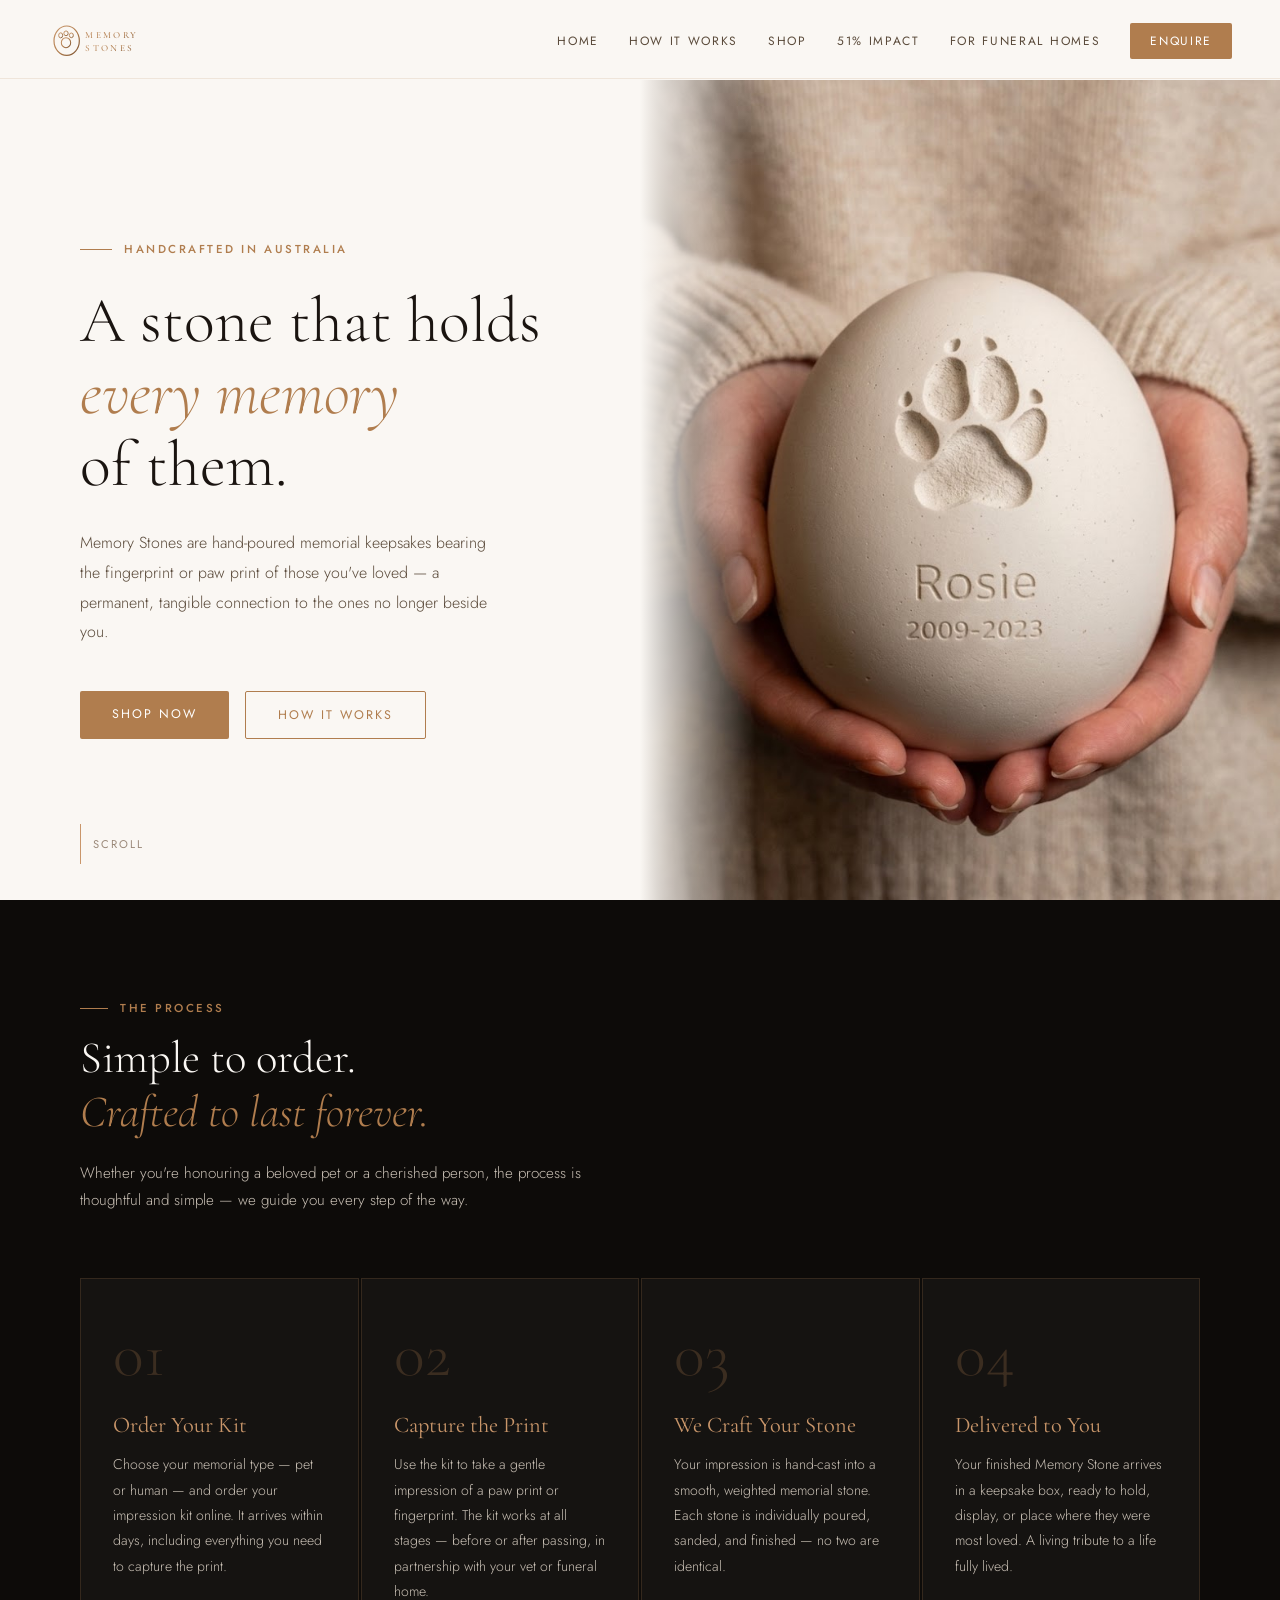
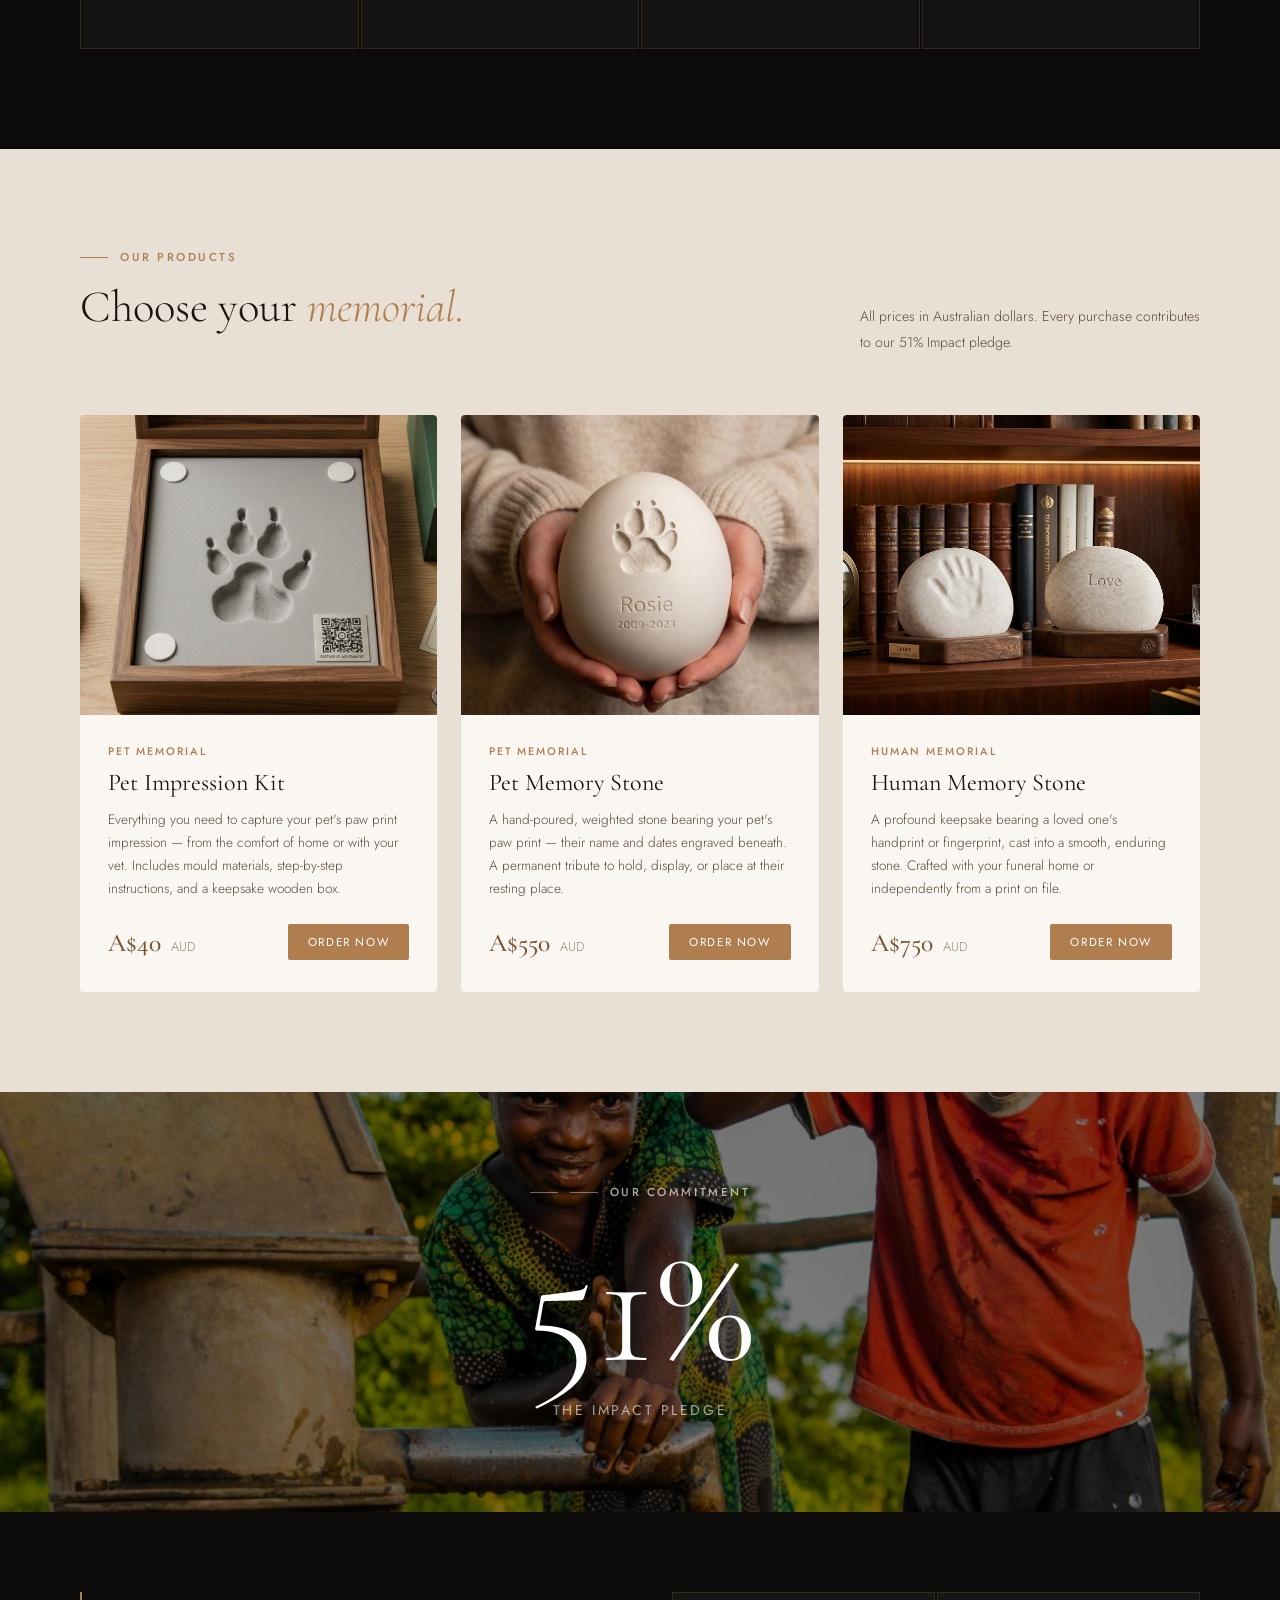
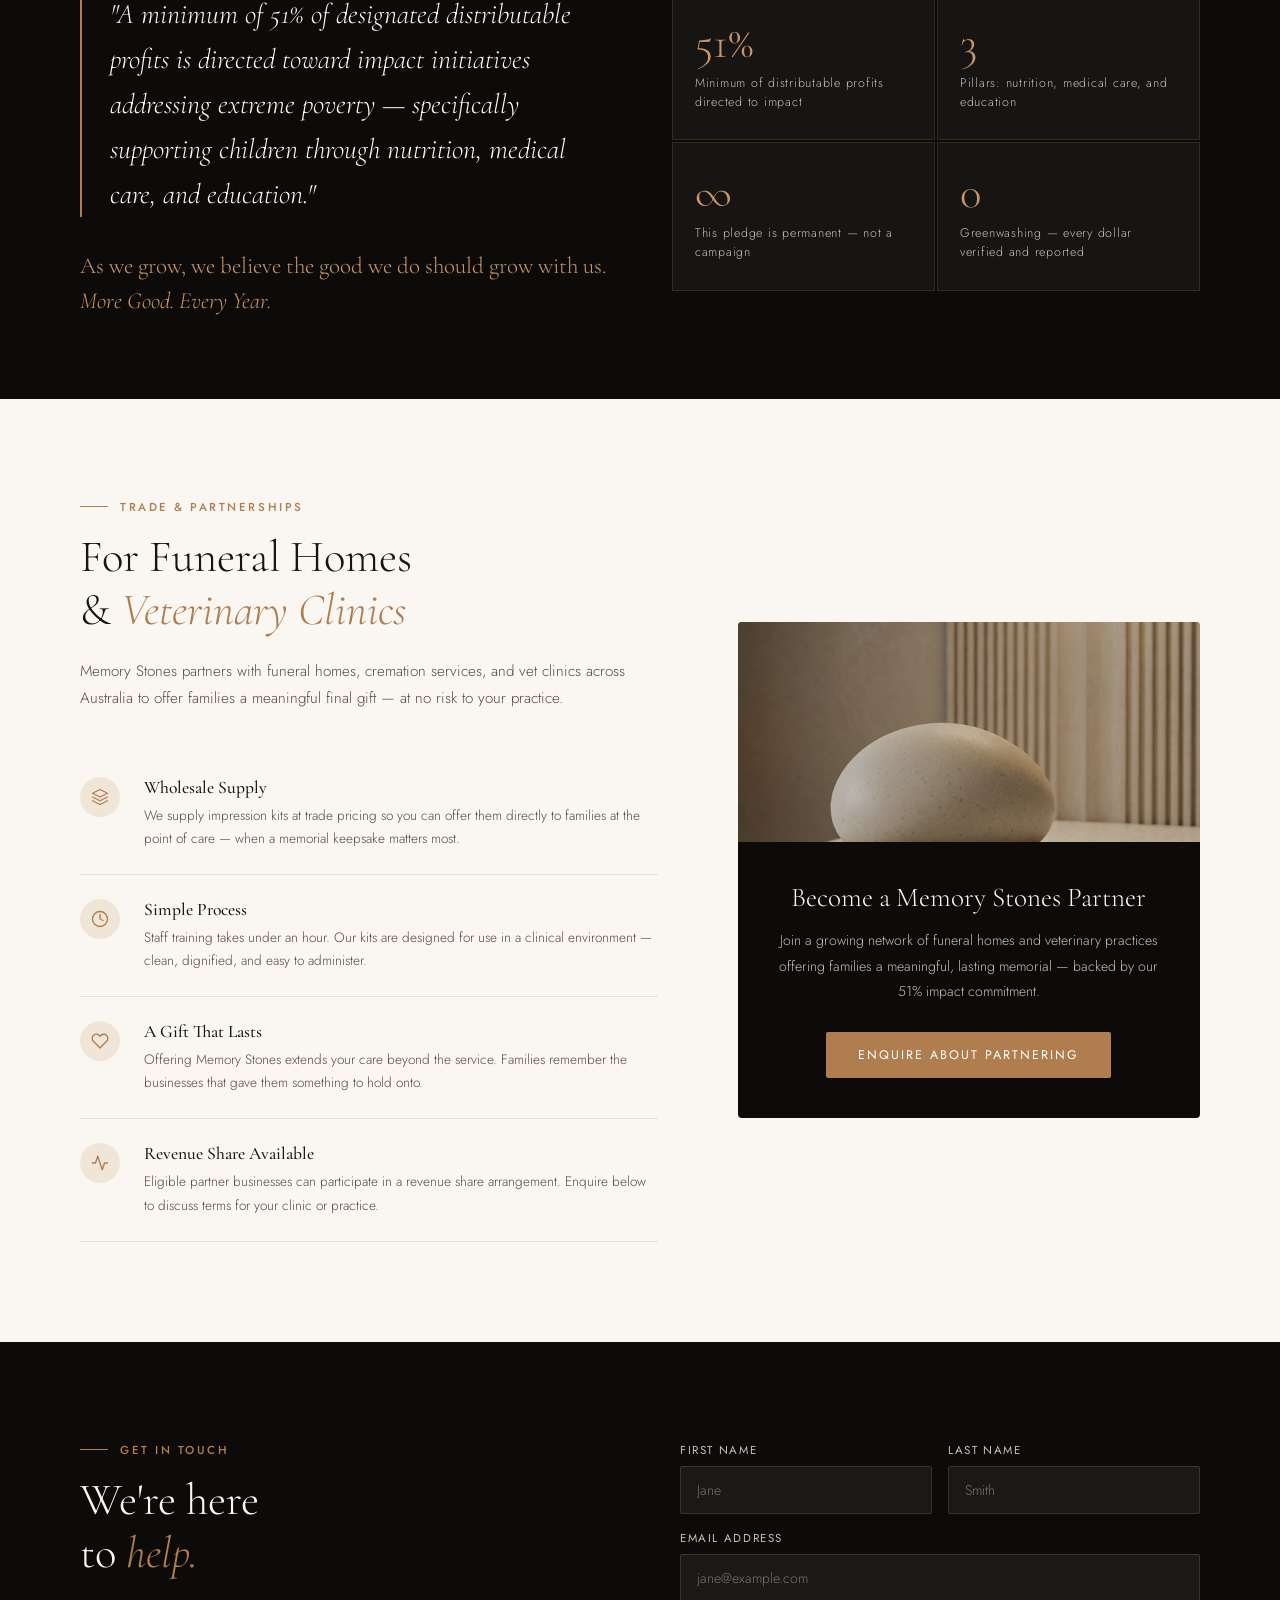
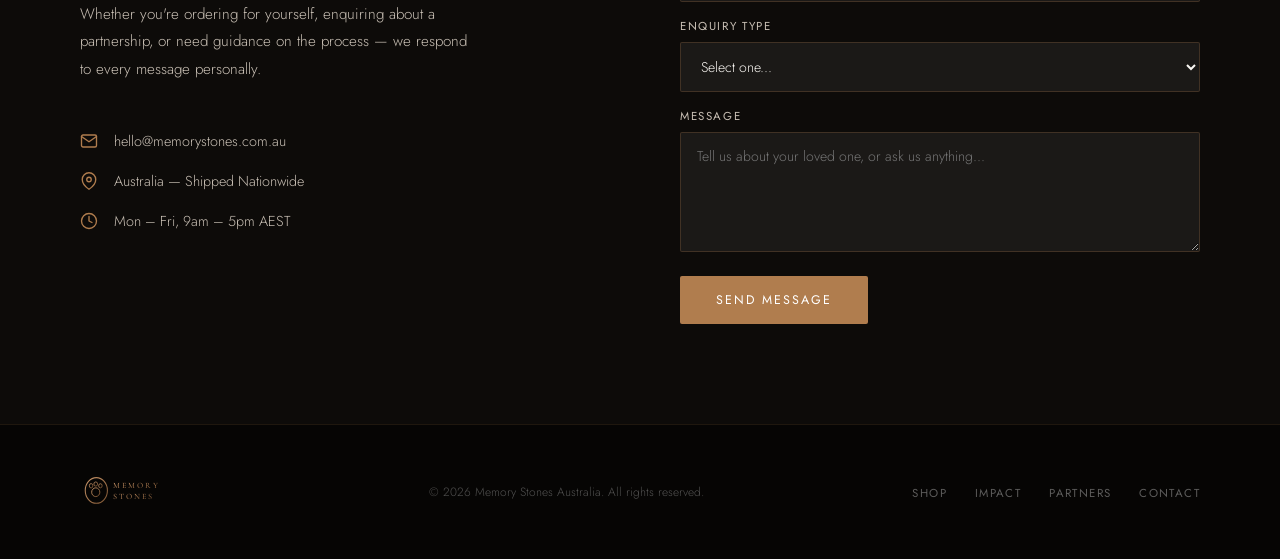
==== index.html @ 57fffcd3 "Initial commit - Memory Stones site" ====
<!DOCTYPE html>
<html lang="en">
<head>
<meta charset="UTF-8">
<meta name="viewport" content="width=device-width, initial-scale=1.0">
<title>Memory Stones — Handcrafted Memorials</title>
<link rel="preconnect" href="https://fonts.googleapis.com">
<link href="https://fonts.googleapis.com/css2?family=Cormorant+Garamond:ital,wght@0,300;0,400;0,500;0,600;1,300;1,400&family=Jost:wght@300;400;500&display=swap" rel="stylesheet">
<style>
  :root {
    --copper: #b07d4e;
    --copper-light: #c9966a;
    --copper-dark: #7a5230;
    --copper-pale: #f0e6d8;
    --black: #0d0b09;
    --off-white: #faf7f3;
    --stone: #e8e0d5;
    --stone-dark: #c8bfb4;
    --text-dark: #1a1410;
    --text-mid: #5a4a3a;
    --text-light: #9a8878;
  }
  *, *::before, *::after { margin: 0; padding: 0; box-sizing: border-box; }
  html { scroll-behavior: smooth; }
  body { font-family: 'Jost', sans-serif; background: var(--off-white); color: var(--text-dark); overflow-x: hidden; }

  /* NAV */
  nav {
    position: fixed; top: 0; left: 0; right: 0; z-index: 100;
    display: flex; align-items: center; justify-content: space-between;
    padding: 14px 48px;
    background: rgba(250,247,243,0.95); backdrop-filter: blur(12px);
    border-bottom: 1px solid rgba(176,125,78,0.15);
  }
  .nav-logo { display: flex; align-items: center; text-decoration: none; }
  .nav-logo-svg { width: 160px; height: 50px; }
  .nav-links { display: flex; gap: 30px; list-style: none; }
  .nav-links a { font-size: 0.75rem; letter-spacing: 0.14em; text-transform: uppercase; color: var(--text-mid); text-decoration: none; transition: color 0.2s; }
  .nav-links a:hover { color: var(--copper); }
  .nav-cta { background: var(--copper) !important; color: white !important; padding: 9px 20px; border-radius: 2px; }
  .nav-cta:hover { background: var(--copper-dark) !important; }
  .nav-hamburger { display: none; flex-direction: column; gap: 5px; cursor: pointer; background: none; border: none; padding: 4px; }
  .nav-hamburger span { display: block; width: 24px; height: 1.5px; background: var(--copper-dark); }

  /* HERO */
  #home { min-height: 100vh; display: grid; grid-template-columns: 1fr 1fr; padding-top: 80px; overflow: hidden; }
  .hero-left { display: flex; flex-direction: column; justify-content: center; padding: 80px 60px 80px 80px; }
  .hero-tag { font-size: 0.72rem; letter-spacing: 0.22em; text-transform: uppercase; color: var(--copper); font-weight: 500; margin-bottom: 28px; display: flex; align-items: center; gap: 12px; }
  .hero-tag::before { content: ''; display: block; width: 32px; height: 1px; background: var(--copper); }
  .hero-title { font-family: 'Cormorant Garamond', serif; font-weight: 300; font-size: clamp(2.8rem, 5vw, 4.4rem); line-height: 1.12; color: var(--text-dark); margin-bottom: 28px; }
  .hero-title em { font-style: italic; color: var(--copper); }
  .hero-body { font-size: 1rem; line-height: 1.85; color: var(--text-mid); font-weight: 300; max-width: 420px; margin-bottom: 44px; }
  .hero-actions { display: flex; gap: 16px; flex-wrap: wrap; }
  .btn-primary { background: var(--copper); color: white; padding: 14px 32px; font-family: 'Jost', sans-serif; font-size: 0.78rem; letter-spacing: 0.16em; text-transform: uppercase; text-decoration: none; border-radius: 2px; transition: background 0.25s, transform 0.2s; display: inline-block; }
  .btn-primary:hover { background: var(--copper-dark); transform: translateY(-1px); }
  .btn-outline { border: 1px solid var(--copper); color: var(--copper); padding: 14px 32px; font-family: 'Jost', sans-serif; font-size: 0.78rem; letter-spacing: 0.16em; text-transform: uppercase; text-decoration: none; border-radius: 2px; transition: all 0.25s; display: inline-block; }
  .btn-outline:hover { background: var(--copper); color: white; transform: translateY(-1px); }
  .hero-right { position: relative; overflow: hidden; }
  .hero-right img { width: 100%; height: 100%; object-fit: cover; display: block; }
  .hero-right::after { content: ''; position: absolute; inset: 0; background: linear-gradient(to right, var(--off-white) 0%, transparent 18%); }
  .hero-scroll { position: absolute; bottom: 36px; left: 80px; display: flex; align-items: center; gap: 12px; font-size: 0.7rem; letter-spacing: 0.18em; text-transform: uppercase; color: var(--text-light); }
  .hero-scroll-line { width: 1px; height: 40px; background: var(--copper-light); animation: scrollPulse 2s ease-in-out infinite; }
  @keyframes scrollPulse { 0%,100%{opacity:1} 50%{opacity:0.3} }

  /* SECTIONS */
  .section-tag { font-size: 0.72rem; letter-spacing: 0.22em; text-transform: uppercase; color: var(--copper); font-weight: 500; margin-bottom: 16px; display: flex; align-items: center; gap: 12px; }
  .section-tag::before { content: ''; display: block; width: 28px; height: 1px; background: var(--copper); }
  .section-title { font-family: 'Cormorant Garamond', serif; font-weight: 300; font-size: clamp(2rem, 3.5vw, 3rem); line-height: 1.2; color: var(--text-dark); margin-bottom: 20px; }
  .section-title em { font-style: italic; color: var(--copper); }
  .section-sub { font-size: 0.95rem; line-height: 1.8; color: var(--text-mid); font-weight: 300; max-width: 560px; }

  /* HOW IT WORKS */
  #how-it-works { background: var(--black); color: var(--off-white); padding: 100px 80px; }
  #how-it-works .section-title { color: var(--off-white); }
  #how-it-works .section-sub { color: var(--stone-dark); }
  .steps-grid { display: grid; grid-template-columns: repeat(4,1fr); gap: 2px; margin-top: 64px; }
  .step { background: rgba(255,255,255,0.03); border: 1px solid rgba(176,125,78,0.2); padding: 44px 32px; transition: background 0.3s; }
  .step:hover { background: rgba(176,125,78,0.08); }
  .step-number { font-family: 'Cormorant Garamond', serif; font-size: 4rem; font-weight: 300; color: rgba(176,125,78,0.25); line-height: 1; margin-bottom: 24px; }
  .step-title { font-family: 'Cormorant Garamond', serif; font-size: 1.4rem; font-weight: 400; color: var(--copper-light); margin-bottom: 14px; }
  .step-body { font-size: 0.88rem; line-height: 1.8; color: var(--stone-dark); font-weight: 300; }

  /* SHOP */
  #shop { background: var(--stone); padding: 100px 80px; }
  .shop-header { display: flex; justify-content: space-between; align-items: flex-end; margin-bottom: 60px; flex-wrap: wrap; gap: 24px; }
  .products-grid { display: grid; grid-template-columns: repeat(3,1fr); gap: 24px; }
  .product-card { background: var(--off-white); border-radius: 4px; overflow: hidden; transition: transform 0.3s, box-shadow 0.3s; }
  .product-card:hover { transform: translateY(-6px); box-shadow: 0 24px 60px rgba(0,0,0,0.12); }
  .product-img { width: 100%; height: 300px; object-fit: cover; display: block; }
  .product-info { padding: 28px 28px 32px; }
  .product-tag { font-size: 0.68rem; letter-spacing: 0.18em; text-transform: uppercase; color: var(--copper); font-weight: 500; margin-bottom: 10px; }
  .product-name { font-family: 'Cormorant Garamond', serif; font-size: 1.5rem; font-weight: 400; color: var(--text-dark); margin-bottom: 10px; line-height: 1.2; }
  .product-desc { font-size: 0.85rem; line-height: 1.7; color: var(--text-mid); font-weight: 300; margin-bottom: 24px; }
  .product-footer { display: flex; justify-content: space-between; align-items: center; }
  .product-price { font-family: 'Cormorant Garamond', serif; font-size: 1.6rem; font-weight: 500; color: var(--copper-dark); }
  .product-price span { font-size: 0.8rem; font-family: 'Jost', sans-serif; color: var(--text-light); font-weight: 300; margin-left: 4px; }
  .btn-buy { background: var(--copper); color: white; padding: 10px 20px; font-family: 'Jost', sans-serif; font-size: 0.72rem; letter-spacing: 0.14em; text-transform: uppercase; border: none; border-radius: 2px; cursor: pointer; transition: background 0.2s; }
  .btn-buy:hover { background: var(--copper-dark); }

  /* IMPACT */
  #impact { background: var(--black); padding: 0; }
  .impact-image-wrap { position: relative; }
  .impact-image-strip { width: 100%; height: 420px; object-fit: cover; object-position: center 30%; display: block; filter: brightness(0.5); }
  .impact-overlay { position: absolute; inset: 0; display: flex; flex-direction: column; justify-content: center; align-items: center; text-align: center; padding: 0 48px; }
  .impact-overlay .section-tag { color: rgba(255,255,255,0.65); justify-content: center; }
  .impact-overlay .section-tag::before { background: rgba(255,255,255,0.4); }
  .impact-big-num { font-family: 'Cormorant Garamond', serif; font-size: clamp(5rem,14vw,11rem); font-weight: 300; color: white; line-height: 1; }
  .impact-big-label { font-size: 0.88rem; letter-spacing: 0.18em; text-transform: uppercase; color: rgba(255,255,255,0.6); margin-top: 8px; }
  .impact-content { padding: 80px; }
  .impact-body-grid { display: grid; grid-template-columns: 1fr 1fr; gap: 64px; align-items: start; }
  .impact-pledge-text { font-family: 'Cormorant Garamond', serif; font-size: clamp(1.3rem,2.2vw,1.8rem); font-weight: 300; font-style: italic; color: var(--off-white); line-height: 1.6; border-left: 2px solid var(--copper); padding-left: 28px; margin-bottom: 32px; }
  .impact-grow { font-family: 'Cormorant Garamond', serif; font-size: clamp(1.1rem,1.8vw,1.5rem); font-weight: 300; color: var(--copper-light); line-height: 1.5; margin-top: 8px; }
  .impact-stats { display: grid; grid-template-columns: 1fr 1fr; gap: 2px; }
  .stat-block { background: rgba(255,255,255,0.04); border: 1px solid rgba(176,125,78,0.2); padding: 28px 22px; }
  .stat-num { font-family: 'Cormorant Garamond', serif; font-size: 2.8rem; font-weight: 300; color: var(--copper-light); line-height: 1; margin-bottom: 8px; }
  .stat-label { font-size: 0.78rem; letter-spacing: 0.06em; color: var(--stone-dark); font-weight: 300; line-height: 1.5; }

  /* PARTNERS */
  #partners { background: var(--off-white); padding: 100px 80px; }
  .partners-inner { display: grid; grid-template-columns: 5fr 4fr; gap: 80px; align-items: center; }
  .partners-features { margin-top: 40px; }
  .feature-row { display: flex; gap: 24px; padding: 24px 0; border-bottom: 1px solid var(--stone); align-items: flex-start; }
  .feature-icon { width: 40px; height: 40px; background: var(--copper-pale); border-radius: 50%; display: flex; align-items: center; justify-content: center; flex-shrink: 0; }
  .feature-icon svg { width: 18px; height: 18px; stroke: var(--copper); }
  .feature-title { font-family: 'Cormorant Garamond', serif; font-size: 1.1rem; font-weight: 500; color: var(--text-dark); margin-bottom: 6px; }
  .feature-body { font-size: 0.85rem; line-height: 1.7; color: var(--text-mid); font-weight: 300; }
  .partners-cta-box { background: var(--black); border-radius: 4px; overflow: hidden; color: var(--off-white); }
  .partners-cta-img { width: 100%; height: 220px; object-fit: cover; display: block; opacity: 0.8; }
  .partners-cta-inner { padding: 40px 36px; text-align: center; }
  .partners-cta-title { font-family: 'Cormorant Garamond', serif; font-size: 1.7rem; font-weight: 300; color: var(--off-white); margin-bottom: 14px; line-height: 1.2; }
  .partners-cta-body { font-size: 0.88rem; line-height: 1.8; color: var(--stone-dark); font-weight: 300; margin-bottom: 28px; }

  /* CONTACT */
  #contact { background: var(--black); padding: 100px 80px; color: var(--off-white); }
  .contact-inner { display: grid; grid-template-columns: 1fr 1fr; gap: 80px; align-items: start; }
  #contact .section-title { color: var(--off-white); }
  #contact .section-sub { color: var(--stone-dark); max-width: 400px; margin-top: 20px; }
  .contact-details { margin-top: 48px; display: flex; flex-direction: column; gap: 20px; }
  .contact-item { display: flex; align-items: center; gap: 16px; font-size: 0.9rem; color: var(--stone-dark); font-weight: 300; }
  .contact-item svg { width: 18px; height: 18px; stroke: var(--copper); flex-shrink: 0; }
  .contact-form { display: flex; flex-direction: column; gap: 16px; }
  .form-row { display: grid; grid-template-columns: 1fr 1fr; gap: 16px; }
  .form-group { display: flex; flex-direction: column; gap: 8px; }
  .form-group label { font-size: 0.72rem; letter-spacing: 0.14em; text-transform: uppercase; color: var(--stone-dark); }
  .form-group input, .form-group select, .form-group textarea { background: rgba(255,255,255,0.06); border: 1px solid rgba(176,125,78,0.25); border-radius: 2px; padding: 13px 16px; color: var(--off-white); font-family: 'Jost',sans-serif; font-size: 0.88rem; font-weight: 300; outline: none; transition: border-color 0.2s; width: 100%; }
  .form-group input:focus, .form-group select:focus, .form-group textarea:focus { border-color: var(--copper); }
  .form-group select option { background: var(--black); }
  .form-group textarea { resize: vertical; min-height: 120px; }
  .form-submit { background: var(--copper); color: white; padding: 15px 36px; font-family: 'Jost',sans-serif; font-size: 0.78rem; letter-spacing: 0.16em; text-transform: uppercase; border: none; border-radius: 2px; cursor: pointer; transition: background 0.2s, transform 0.2s; align-self: flex-start; margin-top: 8px; }
  .form-submit:hover { background: var(--copper-light); transform: translateY(-1px); }

  /* FOOTER */
  footer { background: #060504; padding: 44px 80px; display: flex; justify-content: space-between; align-items: center; border-top: 1px solid rgba(176,125,78,0.15); flex-wrap: wrap; gap: 20px; }
  .footer-copy { font-size: 0.75rem; color: rgba(255,255,255,0.3); font-weight: 300; }
  .footer-links { display: flex; gap: 28px; list-style: none; }
  .footer-links a { font-size: 0.72rem; letter-spacing: 0.12em; text-transform: uppercase; color: rgba(255,255,255,0.35); text-decoration: none; transition: color 0.2s; }
  .footer-links a:hover { color: var(--copper-light); }

  /* MOBILE NAV */
  .mobile-nav { display: none; position: fixed; top: 0; right: 0; width: 280px; height: 100vh; background: var(--off-white); z-index: 200; padding: 80px 40px 40px; flex-direction: column; gap: 32px; transform: translateX(100%); transition: transform 0.35s ease; box-shadow: -8px 0 40px rgba(0,0,0,0.15); }
  .mobile-nav.open { transform: translateX(0); }
  .mobile-nav a { font-family: 'Cormorant Garamond',serif; font-size: 1.5rem; font-weight: 400; color: var(--text-dark); text-decoration: none; transition: color 0.2s; }
  .mobile-nav a:hover { color: var(--copper); }
  .mobile-overlay { display: none; position: fixed; inset: 0; background: rgba(0,0,0,0.4); z-index: 150; }
  .mobile-overlay.open { display: block; }
  .mobile-close { position: absolute; top: 20px; right: 20px; background: none; border: none; cursor: pointer; font-size: 1.5rem; color: var(--text-mid); }

  /* ANIMATIONS */
  .fade-up { opacity: 0; transform: translateY(28px); transition: opacity 0.7s ease, transform 0.7s ease; }
  .fade-up.visible { opacity: 1; transform: translateY(0); }

  /* RESPONSIVE */
  @media (max-width: 1024px) {
    #how-it-works, #shop, #partners, #contact { padding: 80px 48px; }
    .impact-content { padding: 64px 48px; }
    .steps-grid { grid-template-columns: repeat(2,1fr); }
    .impact-body-grid { grid-template-columns: 1fr; gap: 40px; }
    .partners-inner { grid-template-columns: 1fr; gap: 48px; }
    .products-grid { grid-template-columns: repeat(2,1fr); }
    nav { padding: 14px 32px; }
    footer { padding: 36px 48px; }
  }
  @media (max-width: 768px) {
    #home { grid-template-columns: 1fr; }
    .hero-right { display: none; }
    .hero-left { padding: 48px 24px; }
    #how-it-works, #shop, #partners, #contact { padding: 64px 24px; }
    .impact-content { padding: 48px 24px; }
    footer { padding: 32px 24px; flex-direction: column; text-align: center; }
    .steps-grid { grid-template-columns: 1fr; }
    .products-grid { grid-template-columns: 1fr; }
    .contact-inner { grid-template-columns: 1fr; gap: 48px; }
    .form-row { grid-template-columns: 1fr; }
    .impact-stats { grid-template-columns: 1fr 1fr; }
    .nav-links { display: none; }
    .nav-hamburger { display: flex; }
    .mobile-nav { display: flex; }
    nav { padding: 12px 20px; }
    .impact-image-strip { height: 280px; }
    .shop-header { flex-direction: column; align-items: flex-start; }
  }
</style>
</head>
<body>

<!-- NAV -->
<nav>
  <a href="#home" class="nav-logo">
    <svg class="nav-logo-svg" viewBox="0 0 240 55" fill="none" xmlns="http://www.w3.org/2000/svg">
      <defs>
        <linearGradient id="cg" x1="0" y1="0" x2="1" y2="1">
          <stop offset="0%" stop-color="#c9966a"/>
          <stop offset="55%" stop-color="#b07d4e"/>
          <stop offset="100%" stop-color="#7a5230"/>
        </linearGradient>
      </defs>
      <!-- Stone -->
      <ellipse cx="28" cy="30" rx="19" ry="22" stroke="url(#cg)" stroke-width="1.8" fill="none"/>
      <!-- Main paw pad -->
      <ellipse cx="27" cy="33" rx="7" ry="7.5" stroke="url(#cg)" stroke-width="1.6" fill="none"/>
      <!-- Toe pads -->
      <ellipse cx="19" cy="22" rx="3" ry="3.8" stroke="url(#cg)" stroke-width="1.4" fill="none"/>
      <ellipse cx="27" cy="19" rx="3.2" ry="3.6" stroke="url(#cg)" stroke-width="1.4" fill="none"/>
      <ellipse cx="35" cy="22" rx="3" ry="3.5" stroke="url(#cg)" stroke-width="1.4" fill="none"/>
      <!-- Wordmark -->
      <text x="56" y="26" font-family="'Cormorant Garamond',Georgia,serif" font-size="14" font-weight="500" letter-spacing="3.5" fill="url(#cg)">MEMORY</text>
      <text x="56" y="45" font-family="'Cormorant Garamond',Georgia,serif" font-size="14" font-weight="500" letter-spacing="3.5" fill="url(#cg)">STONES</text>
    </svg>
  </a>

  <ul class="nav-links">
    <li><a href="#home">Home</a></li>
    <li><a href="#how-it-works">How It Works</a></li>
    <li><a href="#shop">Shop</a></li>
    <li><a href="#impact">51% Impact</a></li>
    <li><a href="#partners">For Funeral Homes</a></li>
    <li><a href="#contact" class="nav-cta">Enquire</a></li>
  </ul>
  <button class="nav-hamburger" onclick="openMobileNav()" aria-label="Menu">
    <span></span><span></span><span></span>
  </button>
</nav>

<!-- Mobile nav -->
<div class="mobile-overlay" id="mobileOverlay" onclick="closeMobileNav()"></div>
<nav class="mobile-nav" id="mobileNav">
  <button class="mobile-close" onclick="closeMobileNav()">✕</button>
  <a href="#home" onclick="closeMobileNav()">Home</a>
  <a href="#how-it-works" onclick="closeMobileNav()">How It Works</a>
  <a href="#shop" onclick="closeMobileNav()">Shop</a>
  <a href="#impact" onclick="closeMobileNav()">51% Impact</a>
  <a href="#partners" onclick="closeMobileNav()">For Funeral Homes</a>
  <a href="#contact" onclick="closeMobileNav()">Contact</a>
</nav>

<!-- HERO -->
<section id="home">
  <div class="hero-left">
    <div class="hero-tag fade-up">Handcrafted in Australia</div>
    <h1 class="hero-title fade-up">A stone that holds<br><em>every memory</em><br>of them.</h1>
    <p class="hero-body fade-up">Memory Stones are hand-poured memorial keepsakes bearing the fingerprint or paw print of those you've loved — a permanent, tangible connection to the ones no longer beside you.</p>
    <div class="hero-actions fade-up">
      <a href="#shop" class="btn-primary">Shop Now</a>
      <a href="#how-it-works" class="btn-outline">How It Works</a>
    </div>
    <div class="hero-scroll">
      <div class="hero-scroll-line"></div>
      Scroll
    </div>
  </div>
  <div class="hero-right">
    <img src="lady_holding_stone_.jpeg" alt="Hands holding a Memory Stone">
  </div>
</section>

<!-- HOW IT WORKS -->
<section id="how-it-works">
  <div class="section-tag fade-up">The Process</div>
  <h2 class="section-title fade-up">Simple to order.<br><em>Crafted to last forever.</em></h2>
  <p class="section-sub fade-up">Whether you're honouring a beloved pet or a cherished person, the process is thoughtful and simple — we guide you every step of the way.</p>
  <div class="steps-grid">
    <div class="step fade-up">
      <div class="step-number">01</div>
      <div class="step-title">Order Your Kit</div>
      <p class="step-body">Choose your memorial type — pet or human — and order your impression kit online. It arrives within days, including everything you need to capture the print.</p>
    </div>
    <div class="step fade-up">
      <div class="step-number">02</div>
      <div class="step-title">Capture the Print</div>
      <p class="step-body">Use the kit to take a gentle impression of a paw print or fingerprint. The kit works at all stages — before or after passing, in partnership with your vet or funeral home.</p>
    </div>
    <div class="step fade-up">
      <div class="step-number">03</div>
      <div class="step-title">We Craft Your Stone</div>
      <p class="step-body">Your impression is hand-cast into a smooth, weighted memorial stone. Each stone is individually poured, sanded, and finished — no two are identical.</p>
    </div>
    <div class="step fade-up">
      <div class="step-number">04</div>
      <div class="step-title">Delivered to You</div>
      <p class="step-body">Your finished Memory Stone arrives in a keepsake box, ready to hold, display, or place where they were most loved. A living tribute to a life fully lived.</p>
    </div>
  </div>
</section>

<!-- SHOP -->
<section id="shop">
  <div class="shop-header">
    <div>
      <div class="section-tag fade-up">Our Products</div>
      <h2 class="section-title fade-up">Choose your <em>memorial.</em></h2>
    </div>
    <p class="section-sub fade-up" style="max-width:340px;font-size:0.88rem;">All prices in Australian dollars. Every purchase contributes to our 51% Impact pledge.</p>
  </div>
  <div class="products-grid">
    <div class="product-card fade-up">
      <img src="kit_image.png" alt="Pet Impression Kit" class="product-img">
      <div class="product-info">
        <div class="product-tag">Pet Memorial</div>
        <div class="product-name">Pet Impression Kit</div>
        <p class="product-desc">Everything you need to capture your pet's paw print impression — from the comfort of home or with your vet. Includes mould materials, step-by-step instructions, and a keepsake wooden box.</p>
        <div class="product-footer">
          <div class="product-price">A$40 <span>AUD</span></div>
          <button class="btn-buy" onclick="openEnquiry('Pet Impression Kit')">Order Now</button>
        </div>
      </div>
    </div>
    <div class="product-card fade-up">
      <img src="lady_holding_stone_.jpeg" alt="Pet Memory Stone" class="product-img">
      <div class="product-info">
        <div class="product-tag">Pet Memorial</div>
        <div class="product-name">Pet Memory Stone</div>
        <p class="product-desc">A hand-poured, weighted stone bearing your pet's paw print — their name and dates engraved beneath. A permanent tribute to hold, display, or place at their resting place.</p>
        <div class="product-footer">
          <div class="product-price">A$550 <span>AUD</span></div>
          <button class="btn-buy" onclick="openEnquiry('Pet Memory Stone')">Order Now</button>
        </div>
      </div>
    </div>
    <div class="product-card fade-up">
      <img src="stones_on_shelf.jpeg" alt="Human Memory Stone" class="product-img">
      <div class="product-info">
        <div class="product-tag">Human Memorial</div>
        <div class="product-name">Human Memory Stone</div>
        <p class="product-desc">A profound keepsake bearing a loved one's handprint or fingerprint, cast into a smooth, enduring stone. Crafted with your funeral home or independently from a print on file.</p>
        <div class="product-footer">
          <div class="product-price">A$750 <span>AUD</span></div>
          <button class="btn-buy" onclick="openEnquiry('Human Memory Stone')">Order Now</button>
        </div>
      </div>
    </div>
  </div>
</section>

<!-- 51% IMPACT -->
<section id="impact" style="padding:0;">
  <div class="impact-image-wrap">
    <img src="impact_image.jpg" alt="Children at a water well" class="impact-image-strip">
    <div class="impact-overlay">
      <div class="section-tag fade-up" style="justify-content:center;color:rgba(255,255,255,0.65);">
        <span style="width:28px;height:1px;background:rgba(255,255,255,0.4);display:block;"></span>
        Our Commitment
      </div>
      <div class="impact-big-num fade-up">51%</div>
      <div class="impact-big-label fade-up">The Impact Pledge</div>
    </div>
  </div>

  <div class="impact-content" style="background:var(--black);">
    <div class="impact-body-grid">
      <div>
        <p class="impact-pledge-text fade-up">"A minimum of 51% of designated distributable profits is directed toward impact initiatives addressing extreme poverty — specifically supporting children through nutrition, medical care, and education."</p>
        <p class="impact-grow fade-up">As we grow, we believe the good we do should grow with us.<br><em>More Good. Every Year.</em></p>
      </div>
      <div class="impact-stats">
        <div class="stat-block fade-up">
          <div class="stat-num">51%</div>
          <div class="stat-label">Minimum of distributable profits directed to impact</div>
        </div>
        <div class="stat-block fade-up">
          <div class="stat-num">3</div>
          <div class="stat-label">Pillars: nutrition, medical care, and education</div>
        </div>
        <div class="stat-block fade-up">
          <div class="stat-num">∞</div>
          <div class="stat-label">This pledge is permanent — not a campaign</div>
        </div>
        <div class="stat-block fade-up">
          <div class="stat-num">0</div>
          <div class="stat-label">Greenwashing — every dollar verified and reported</div>
        </div>
      </div>
    </div>
  </div>
</section>

<!-- FOR FUNERAL HOMES -->
<section id="partners">
  <div class="partners-inner">
    <div>
      <div class="section-tag fade-up">Trade & Partnerships</div>
      <h2 class="section-title fade-up">For Funeral Homes<br>& <em>Veterinary Clinics</em></h2>
      <p class="section-sub fade-up">Memory Stones partners with funeral homes, cremation services, and vet clinics across Australia to offer families a meaningful final gift — at no risk to your practice.</p>
      <div class="partners-features">
        <div class="feature-row fade-up">
          <div class="feature-icon">
            <svg viewBox="0 0 24 24" fill="none" stroke-width="1.8" stroke-linecap="round" stroke-linejoin="round"><path d="M12 2L2 7l10 5 10-5-10-5zM2 17l10 5 10-5M2 12l10 5 10-5"/></svg>
          </div>
          <div>
            <div class="feature-title">Wholesale Supply</div>
            <p class="feature-body">We supply impression kits at trade pricing so you can offer them directly to families at the point of care — when a memorial keepsake matters most.</p>
          </div>
        </div>
        <div class="feature-row fade-up">
          <div class="feature-icon">
            <svg viewBox="0 0 24 24" fill="none" stroke-width="1.8" stroke-linecap="round" stroke-linejoin="round"><circle cx="12" cy="12" r="10"/><path d="M12 6v6l4 2"/></svg>
          </div>
          <div>
            <div class="feature-title">Simple Process</div>
            <p class="feature-body">Staff training takes under an hour. Our kits are designed for use in a clinical environment — clean, dignified, and easy to administer.</p>
          </div>
        </div>
        <div class="feature-row fade-up">
          <div class="feature-icon">
            <svg viewBox="0 0 24 24" fill="none" stroke-width="1.8" stroke-linecap="round" stroke-linejoin="round"><path d="M20.84 4.61a5.5 5.5 0 0 0-7.78 0L12 5.67l-1.06-1.06a5.5 5.5 0 0 0-7.78 7.78l1.06 1.06L12 21.23l7.78-7.78 1.06-1.06a5.5 5.5 0 0 0 0-7.78z"/></svg>
          </div>
          <div>
            <div class="feature-title">A Gift That Lasts</div>
            <p class="feature-body">Offering Memory Stones extends your care beyond the service. Families remember the businesses that gave them something to hold onto.</p>
          </div>
        </div>
        <div class="feature-row fade-up">
          <div class="feature-icon">
            <svg viewBox="0 0 24 24" fill="none" stroke-width="1.8" stroke-linecap="round" stroke-linejoin="round"><polyline points="22 12 18 12 15 21 9 3 6 12 2 12"/></svg>
          </div>
          <div>
            <div class="feature-title">Revenue Share Available</div>
            <p class="feature-body">Eligible partner businesses can participate in a revenue share arrangement. Enquire below to discuss terms for your clinic or practice.</p>
          </div>
        </div>
      </div>
    </div>

    <div class="partners-cta-box fade-up">
      <img src="stone_on_bench_.jpeg" alt="Memory Stone displayed on bench" class="partners-cta-img">
      <div class="partners-cta-inner">
        <h3 class="partners-cta-title">Become a Memory Stones Partner</h3>
        <p class="partners-cta-body">Join a growing network of funeral homes and veterinary practices offering families a meaningful, lasting memorial — backed by our 51% impact commitment.</p>
        <a href="#contact" class="btn-primary" onclick="setContactType('Funeral Home / Veterinary Clinic Partnership')">Enquire About Partnering</a>
      </div>
    </div>
  </div>
</section>

<!-- CONTACT -->
<section id="contact">
  <div class="contact-inner">
    <div>
      <div class="section-tag fade-up">Get in Touch</div>
      <h2 class="section-title fade-up">We're here<br>to <em>help.</em></h2>
      <p class="section-sub fade-up">Whether you're ordering for yourself, enquiring about a partnership, or need guidance on the process — we respond to every message personally.</p>
      <div class="contact-details">
        <div class="contact-item fade-up">
          <svg viewBox="0 0 24 24" fill="none" stroke-width="1.8" stroke-linecap="round" stroke-linejoin="round"><path d="M4 4h16c1.1 0 2 .9 2 2v12c0 1.1-.9 2-2 2H4c-1.1 0-2-.9-2-2V6c0-1.1.9-2 2-2z"/><polyline points="22,6 12,13 2,6"/></svg>
          hello@memorystones.com.au
        </div>
        <div class="contact-item fade-up">
          <svg viewBox="0 0 24 24" fill="none" stroke-width="1.8" stroke-linecap="round" stroke-linejoin="round"><path d="M21 10c0 7-9 13-9 13s-9-6-9-13a9 9 0 0 1 18 0z"/><circle cx="12" cy="10" r="3"/></svg>
          Australia — Shipped Nationwide
        </div>
        <div class="contact-item fade-up">
          <svg viewBox="0 0 24 24" fill="none" stroke-width="1.8" stroke-linecap="round" stroke-linejoin="round"><circle cx="12" cy="12" r="10"/><polyline points="12 6 12 12 16 14"/></svg>
          Mon – Fri, 9am – 5pm AEST
        </div>
      </div>
    </div>

    <form class="contact-form fade-up" name="contact" netlify onsubmit="handleSubmit(event)">
      <div class="form-row">
        <div class="form-group">
          <label>First Name</label>
          <input type="text" name="first_name" placeholder="Jane" required>
        </div>
        <div class="form-group">
          <label>Last Name</label>
          <input type="text" name="last_name" placeholder="Smith" required>
        </div>
      </div>
      <div class="form-group">
        <label>Email Address</label>
        <input type="email" name="email" placeholder="jane@example.com" required>
      </div>
      <div class="form-group">
        <label>Enquiry Type</label>
        <select id="enquiry_type" name="enquiry_type">
          <option value="">Select one...</option>
          <option value="Pet Memorial">Pet Memorial Order</option>
          <option value="Human Memorial">Human Memorial Order</option>
          <option value="Funeral Home / Veterinary Clinic Partnership">Funeral Home / Clinic Partnership</option>
          <option value="General Enquiry">General Enquiry</option>
        </select>
      </div>
      <div class="form-group">
        <label>Message</label>
        <textarea id="contact_message" name="message" placeholder="Tell us about your loved one, or ask us anything..." required></textarea>
      </div>
      <button type="submit" class="form-submit">Send Message</button>
    </form>
  </div>
</section>

<!-- FOOTER -->
<footer>
  <a href="#home" style="text-decoration:none;">
    <svg width="140" height="40" viewBox="0 0 240 55" fill="none" xmlns="http://www.w3.org/2000/svg">
      <defs>
        <linearGradient id="fg" x1="0" y1="0" x2="1" y2="1">
          <stop offset="0%" stop-color="#c9966a"/>
          <stop offset="100%" stop-color="#7a5230"/>
        </linearGradient>
      </defs>
      <ellipse cx="28" cy="30" rx="19" ry="22" stroke="url(#fg)" stroke-width="1.8" fill="none"/>
      <ellipse cx="27" cy="33" rx="7" ry="7.5" stroke="url(#fg)" stroke-width="1.6" fill="none"/>
      <ellipse cx="19" cy="22" rx="3" ry="3.8" stroke="url(#fg)" stroke-width="1.4" fill="none"/>
      <ellipse cx="27" cy="19" rx="3.2" ry="3.6" stroke="url(#fg)" stroke-width="1.4" fill="none"/>
      <ellipse cx="35" cy="22" rx="3" ry="3.5" stroke="url(#fg)" stroke-width="1.4" fill="none"/>
      <text x="56" y="26" font-family="'Cormorant Garamond',Georgia,serif" font-size="14" font-weight="500" letter-spacing="3.5" fill="url(#fg)">MEMORY</text>
      <text x="56" y="45" font-family="'Cormorant Garamond',Georgia,serif" font-size="14" font-weight="500" letter-spacing="3.5" fill="url(#fg)">STONES</text>
    </svg>
  </a>
  <p class="footer-copy">© 2026 Memory Stones Australia. All rights reserved.</p>
  <ul class="footer-links">
    <li><a href="#shop">Shop</a></li>
    <li><a href="#impact">Impact</a></li>
    <li><a href="#partners">Partners</a></li>
    <li><a href="#contact">Contact</a></li>
  </ul>
</footer>

<script>
  function openMobileNav() {
    document.getElementById('mobileNav').classList.add('open');
    document.getElementById('mobileOverlay').classList.add('open');
  }
  function closeMobileNav() {
    document.getElementById('mobileNav').classList.remove('open');
    document.getElementById('mobileOverlay').classList.remove('open');
  }

  const fadeEls = document.querySelectorAll('.fade-up');
  const observer = new IntersectionObserver(entries => {
    entries.forEach(e => { if (e.isIntersecting) { e.target.classList.add('visible'); observer.unobserve(e.target); } });
  }, { threshold: 0.1 });
  fadeEls.forEach(el => observer.observe(el));

  document.querySelectorAll('.steps-grid, .products-grid, .impact-stats').forEach(grid => {
    grid.querySelectorAll('.fade-up').forEach((el, i) => { el.style.transitionDelay = (i * 0.1) + 's'; });
  });

  function openEnquiry(product) {
    document.getElementById('enquiry_type').value = product.includes('Human') ? 'Human Memorial' : 'Pet Memorial';
    document.getElementById('contact_message').value = 'I would like to enquire about: ' + product;
    document.getElementById('contact').scrollIntoView({ behavior: 'smooth' });
  }

  function setContactType(type) {
    setTimeout(() => { document.getElementById('enquiry_type').value = type; }, 700);
  }

  function handleSubmit(e) {
    e.preventDefault();
    const btn = e.target.querySelector('.form-submit');
    btn.textContent = 'Message Sent ✓';
    btn.style.background = '#5a8a5a';
    btn.disabled = true;
    e.target.reset();
    setTimeout(() => { btn.textContent = 'Send Message'; btn.style.background = ''; btn.disabled = false; }, 4000);
  }
</script>
</body>
</html>
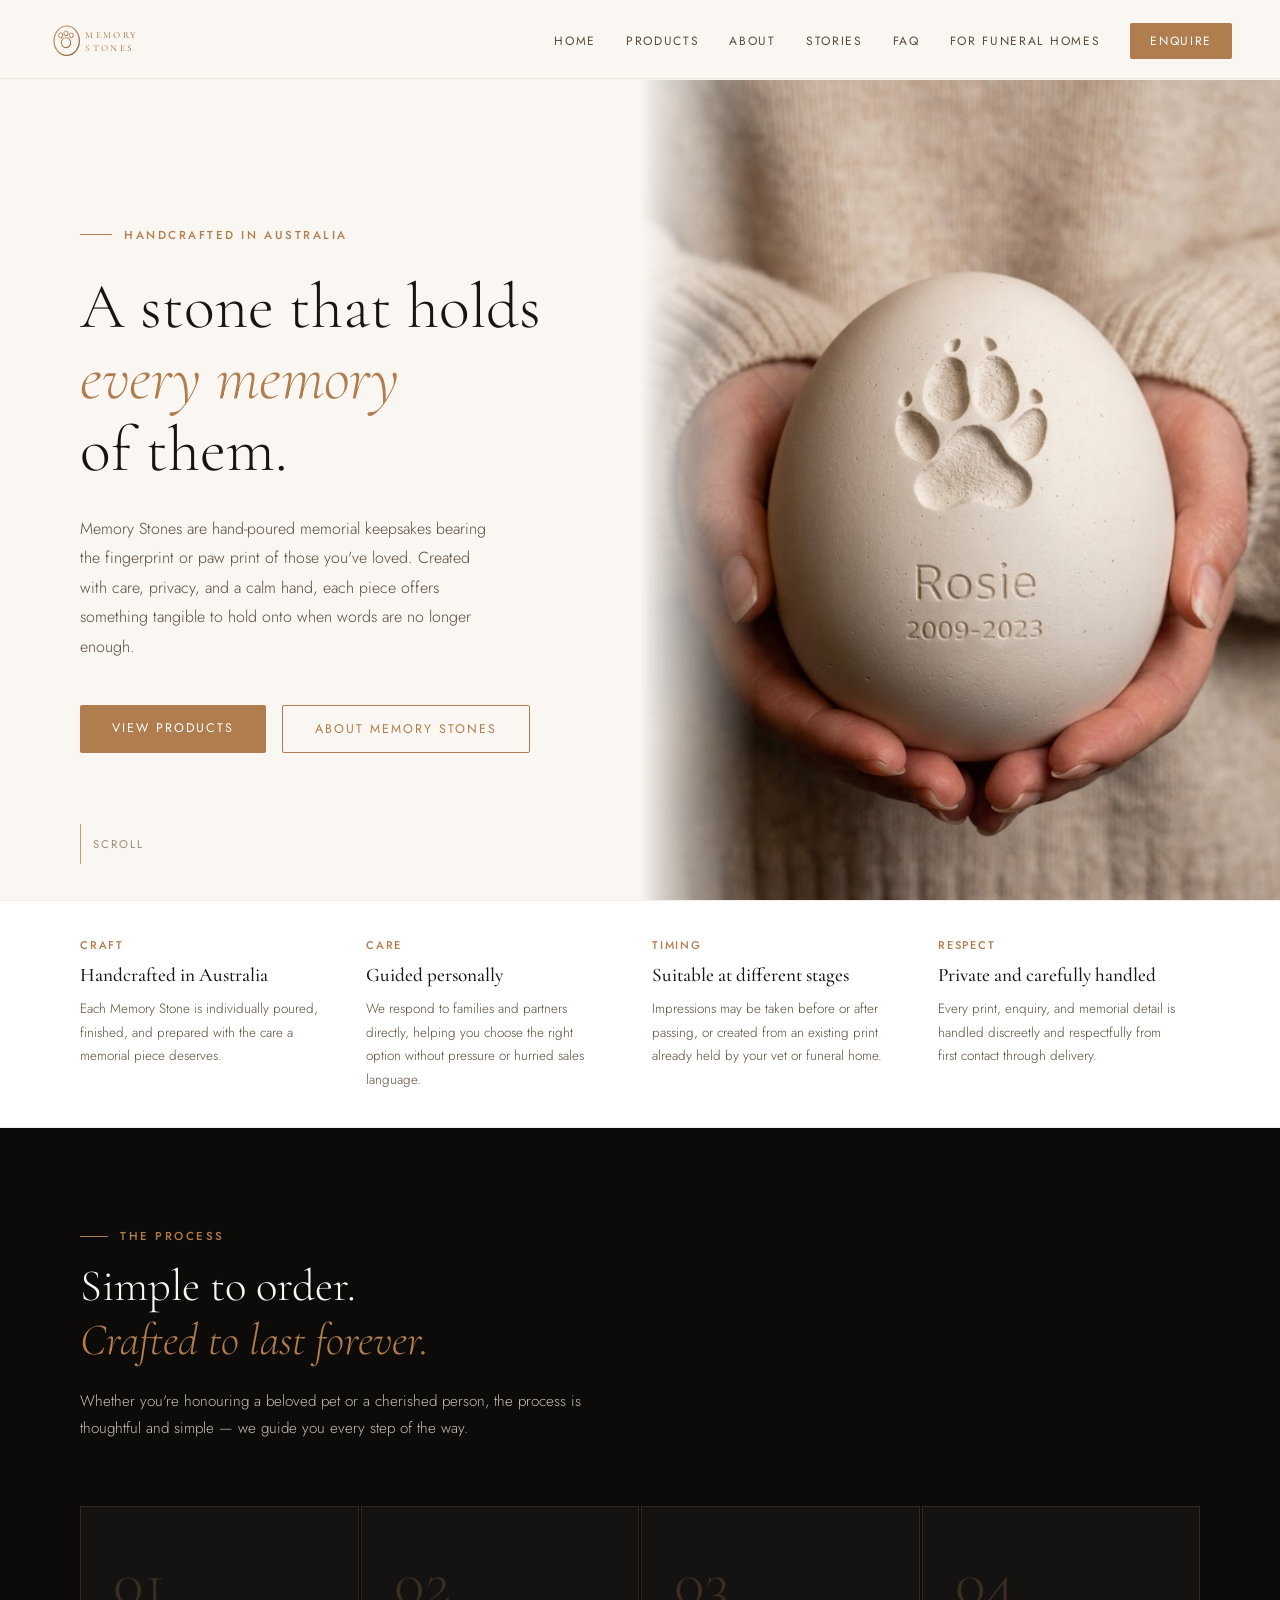
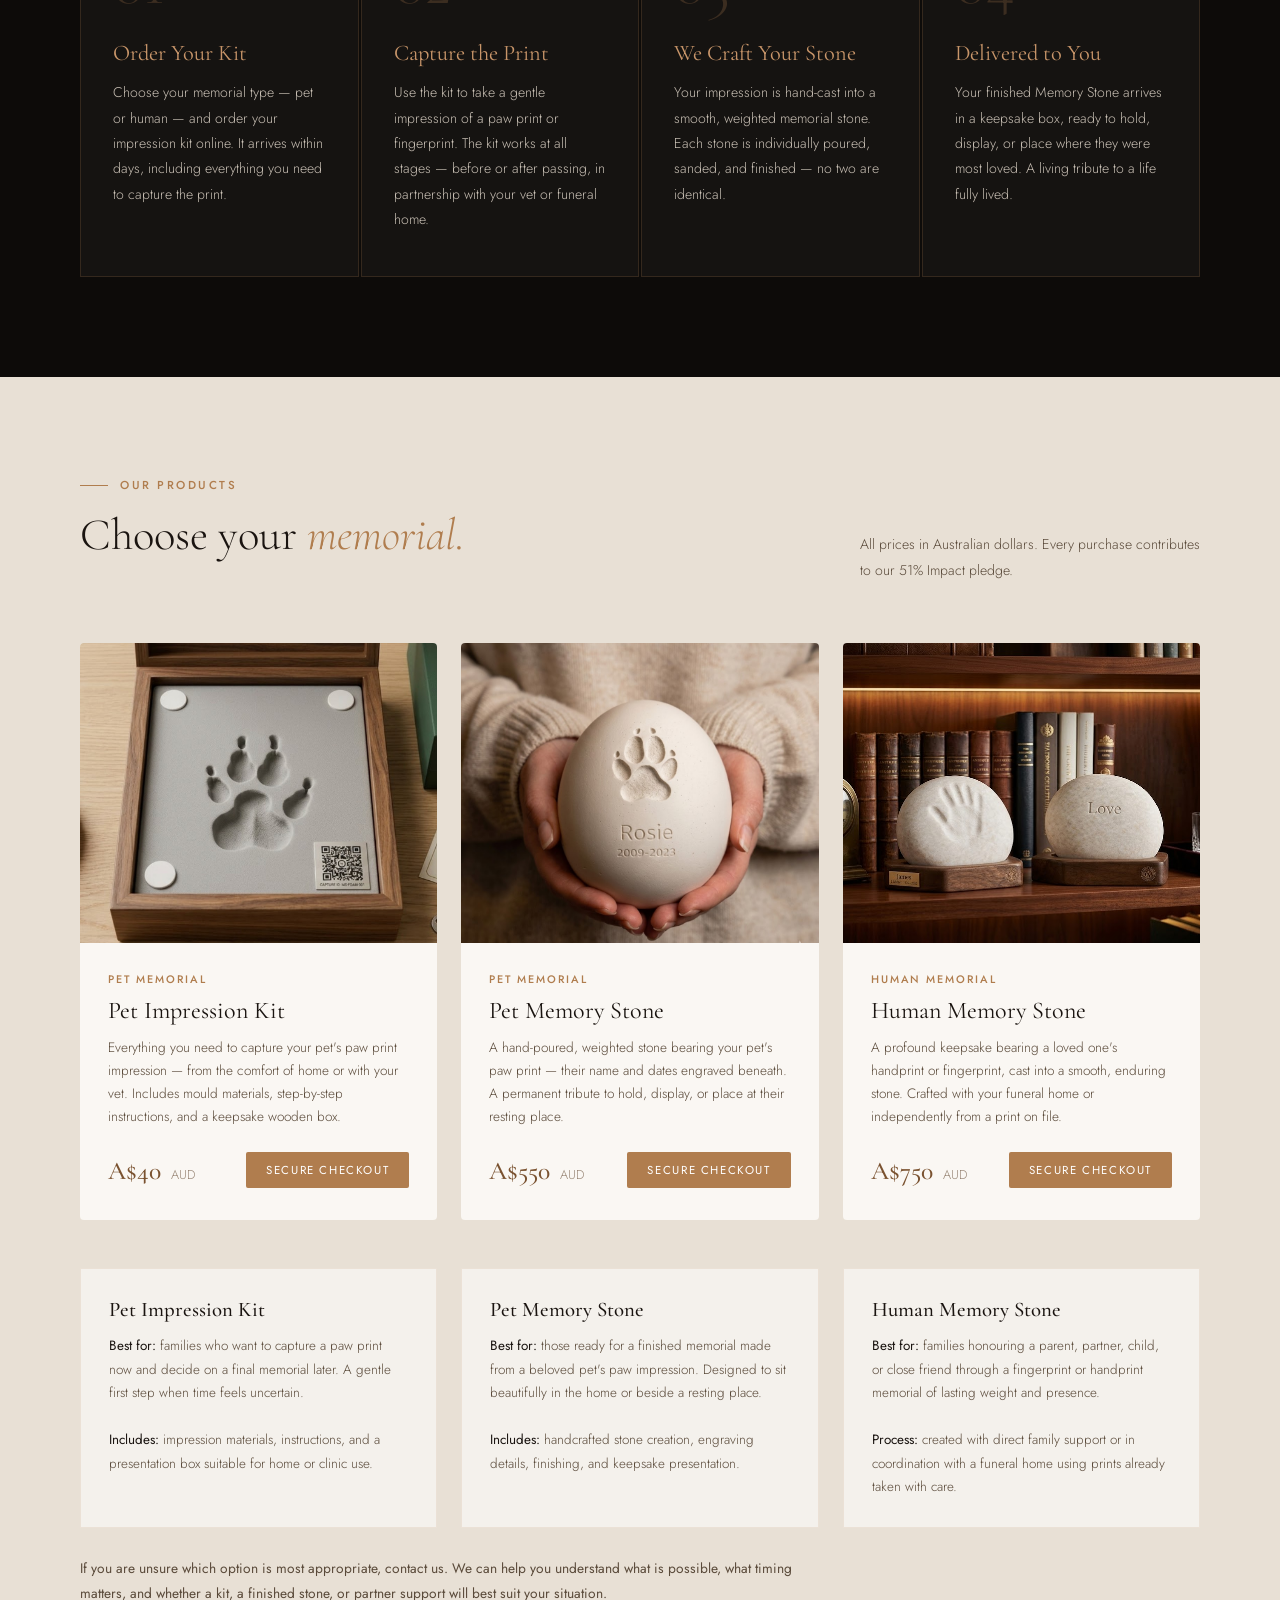
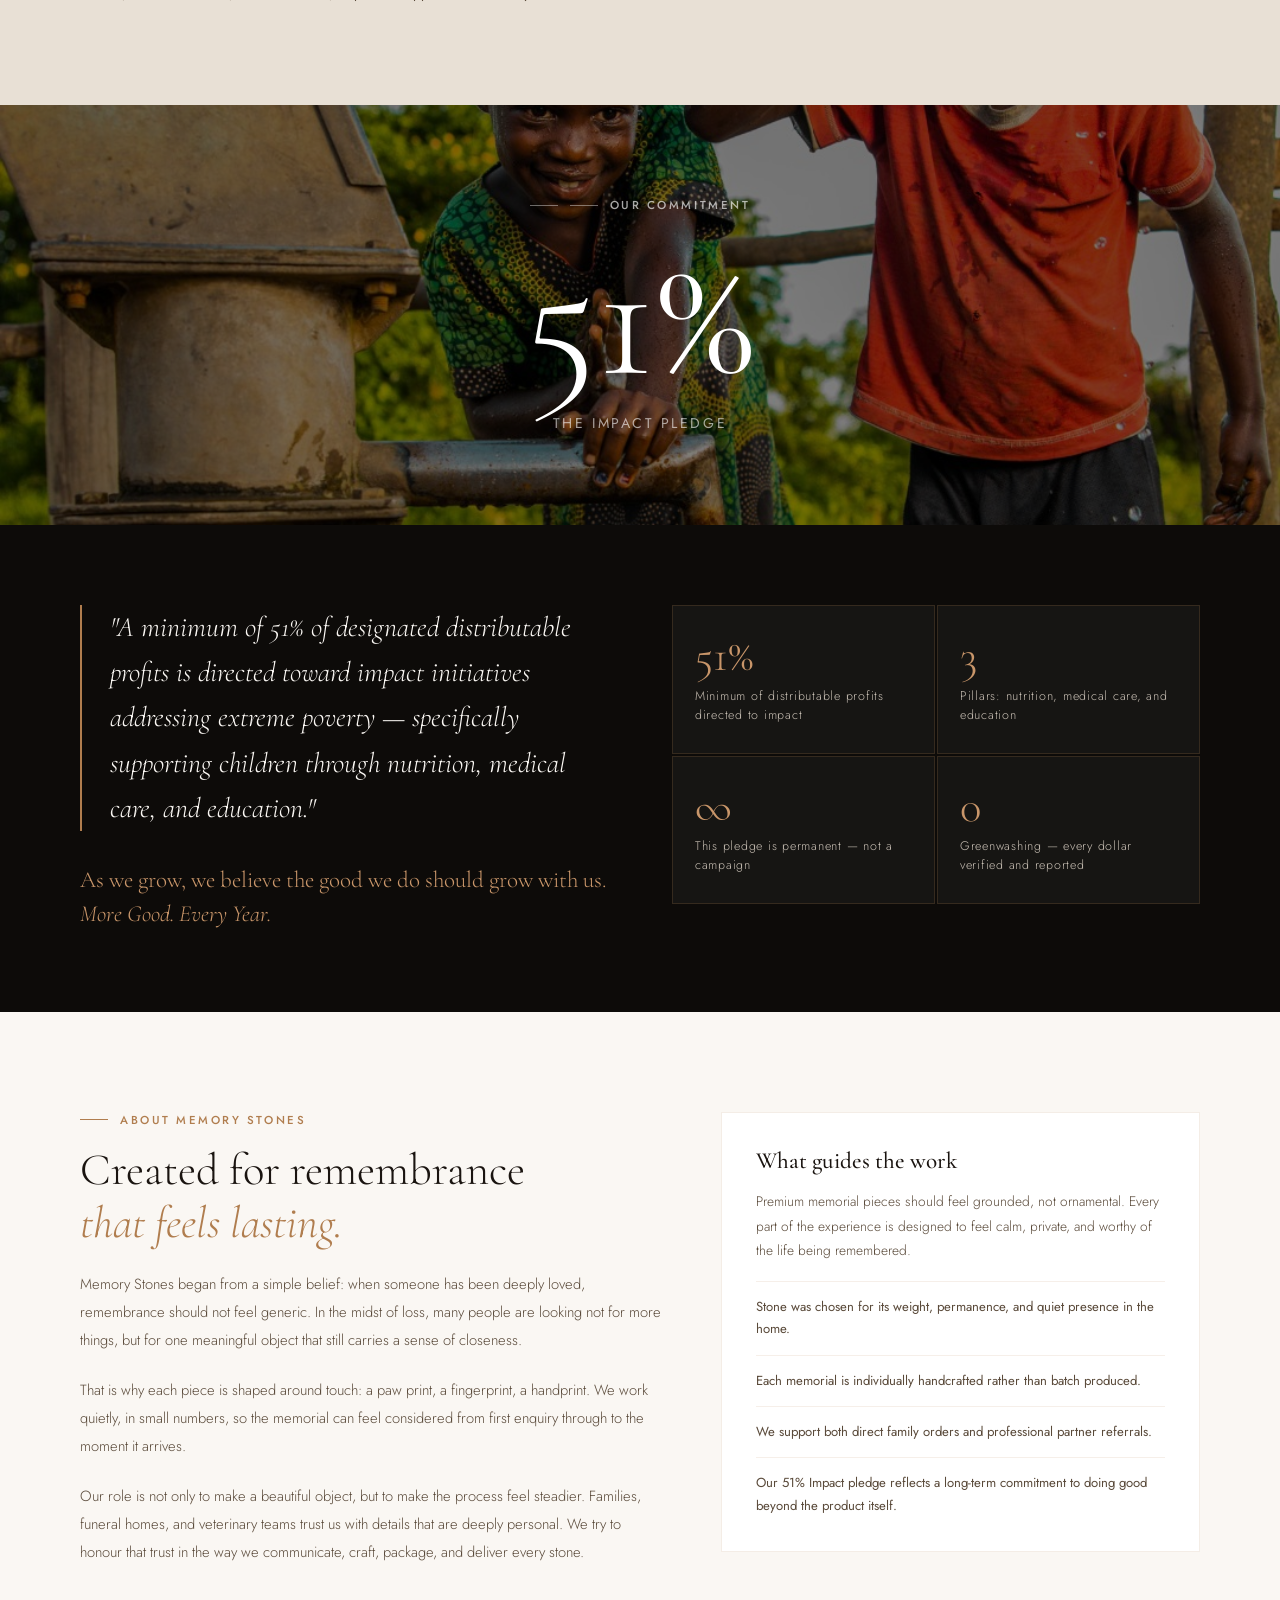
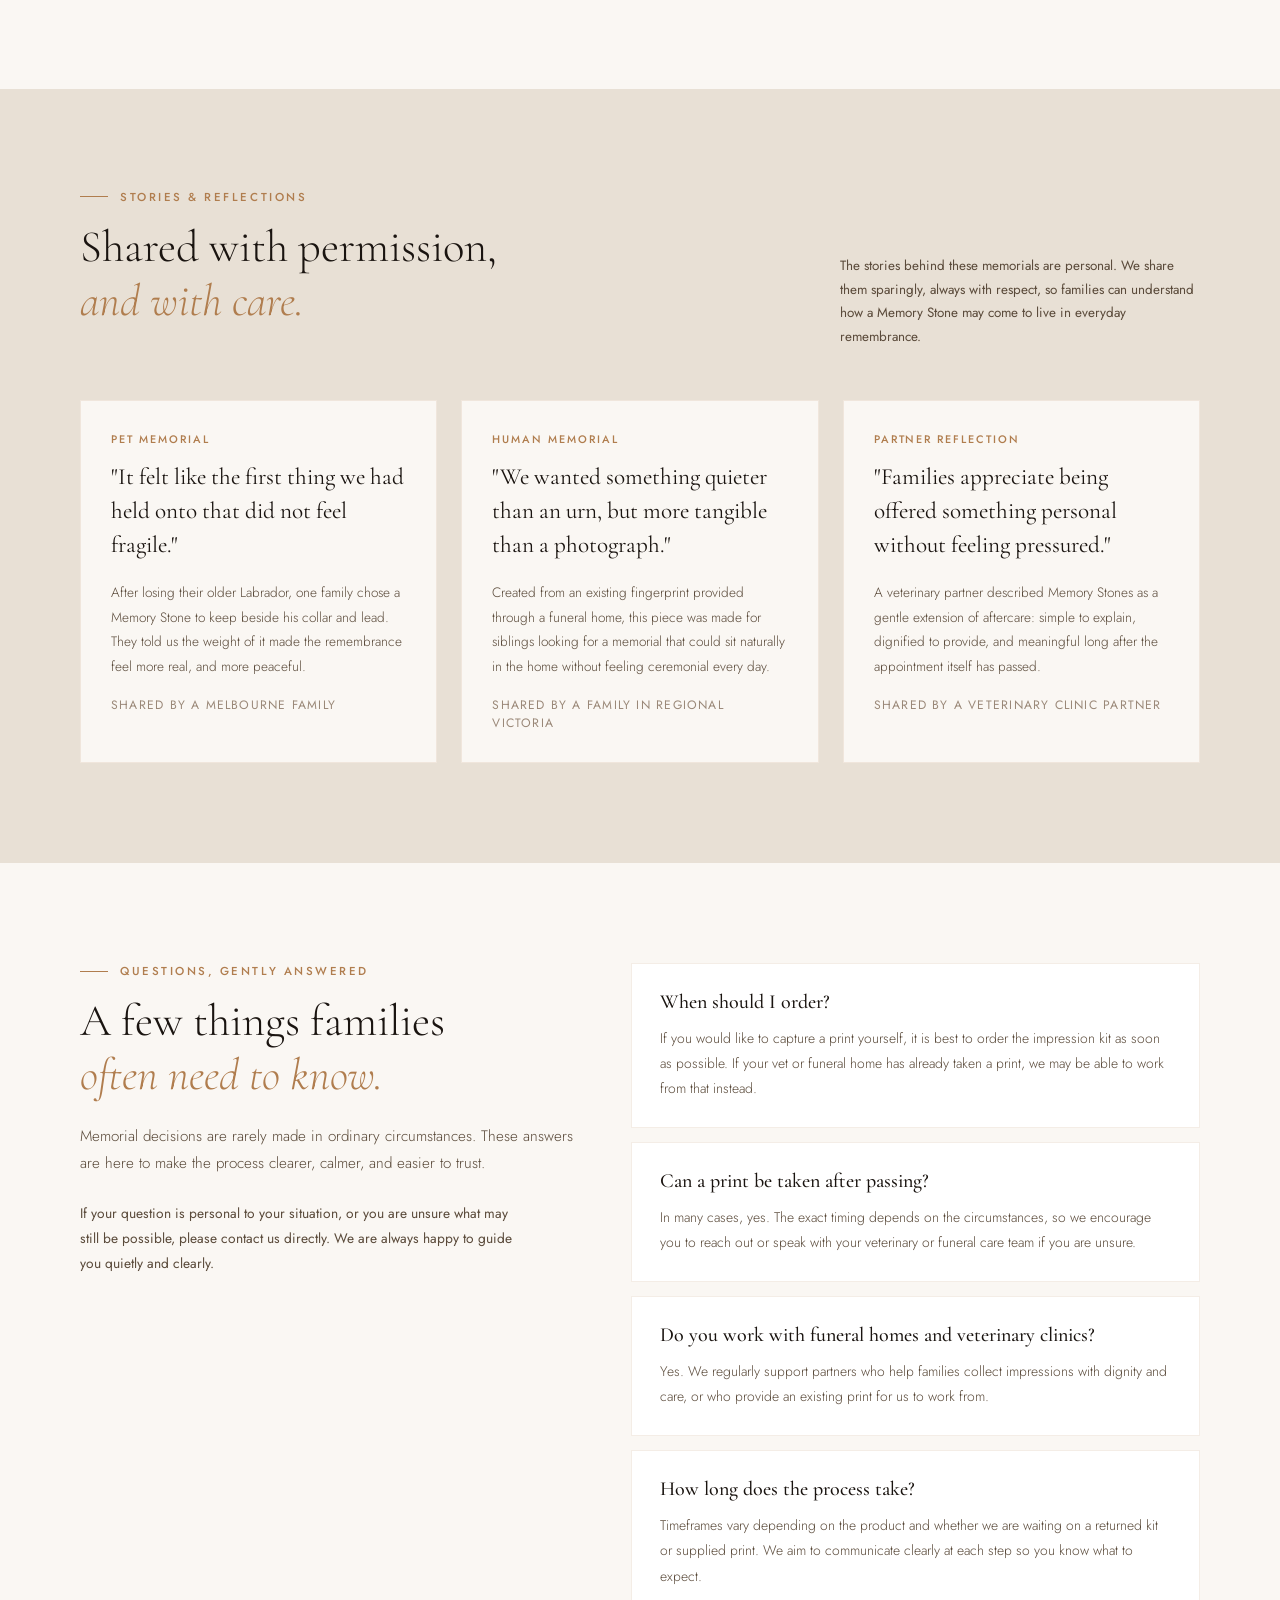
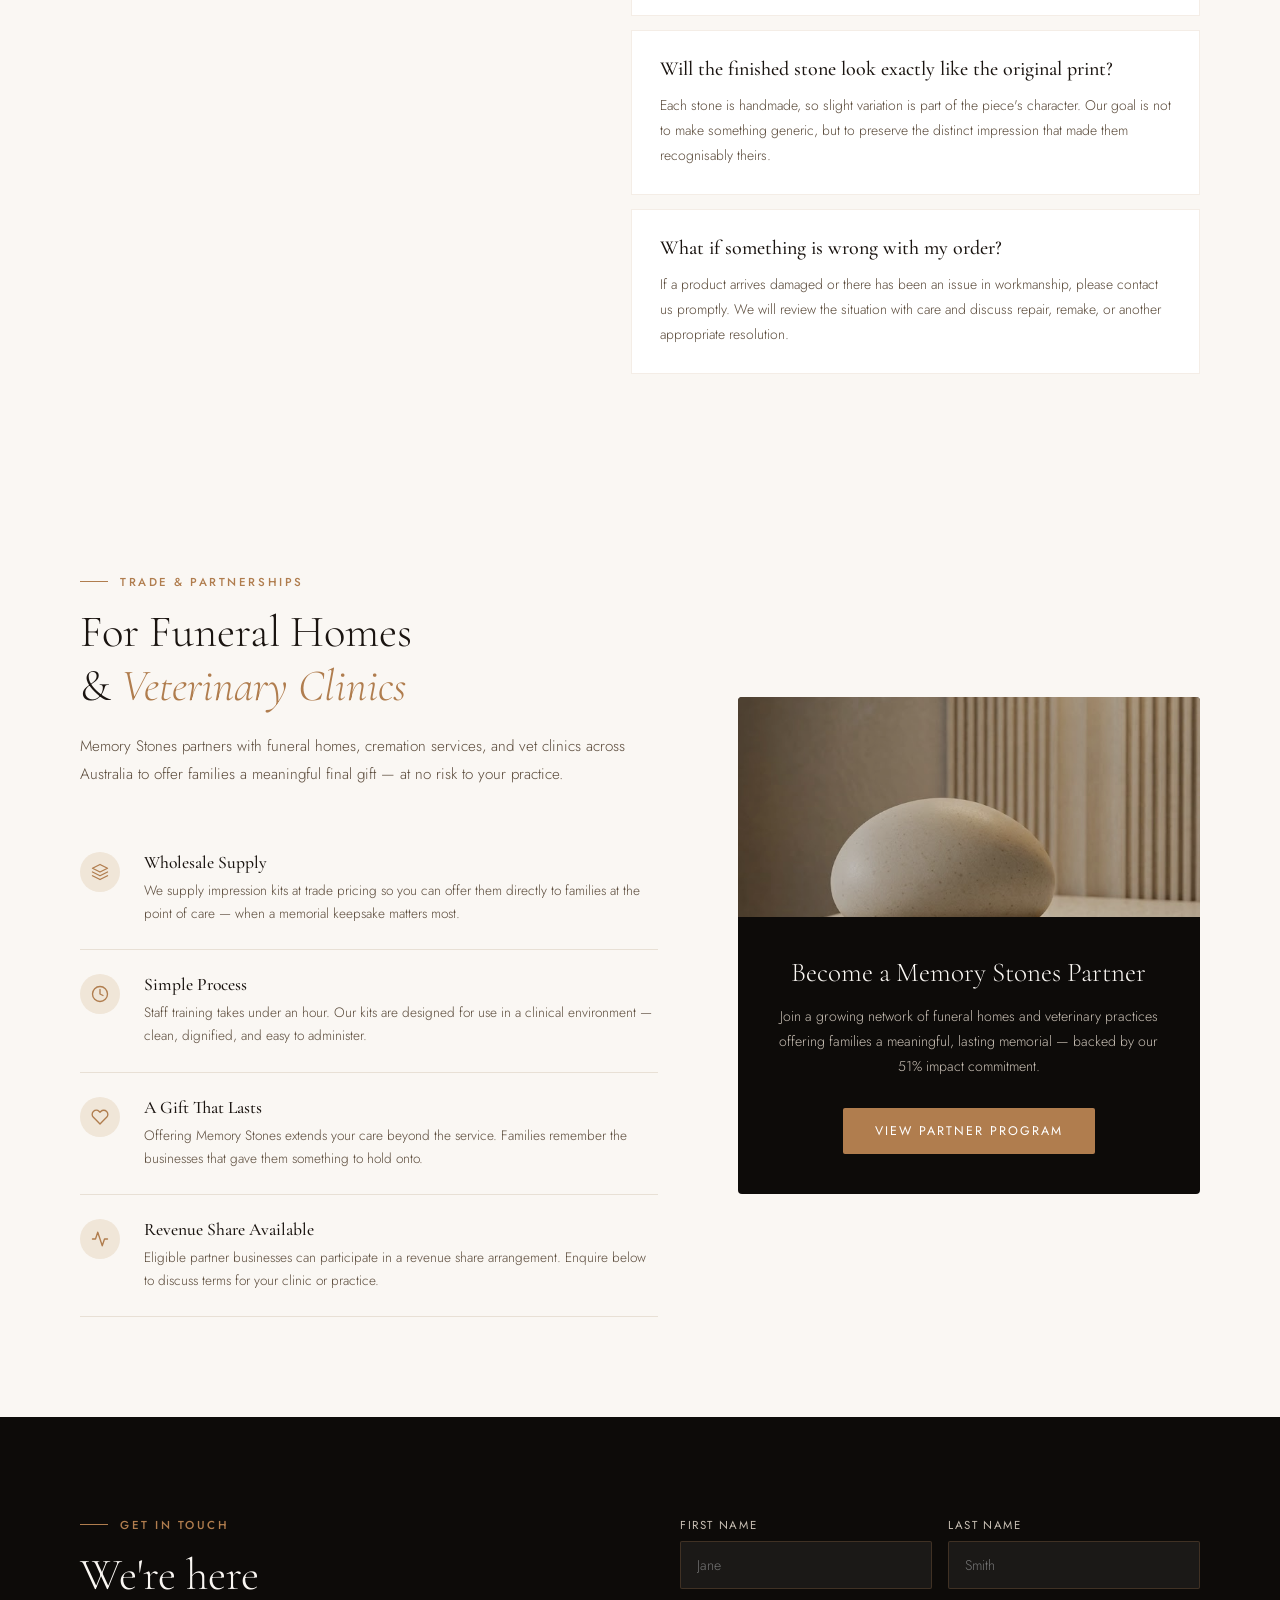
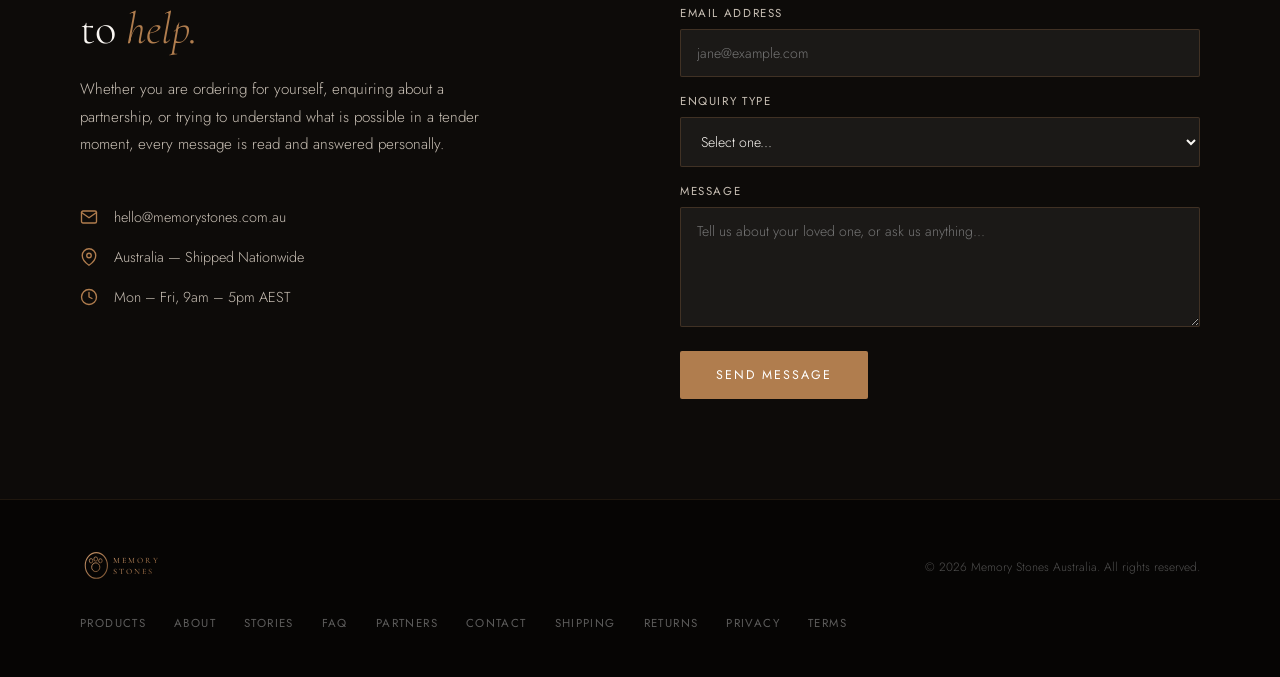
==== commit 9114d8ad: "Build multipage site and trust content" ====
--- a/index.html
+++ b/index.html
@@ -69,6 +69,14 @@
   .section-title em { font-style: italic; color: var(--copper); }
   .section-sub { font-size: 0.95rem; line-height: 1.8; color: var(--text-mid); font-weight: 300; max-width: 560px; }
 
+  /* TRUST */
+  #reassurance { background: white; padding: 36px 80px; border-top: 1px solid rgba(176,125,78,0.12); border-bottom: 1px solid rgba(176,125,78,0.12); }
+  .trust-grid { display: grid; grid-template-columns: repeat(4,1fr); gap: 24px; }
+  .trust-item { padding-right: 18px; }
+  .trust-kicker { font-size: 0.7rem; letter-spacing: 0.16em; text-transform: uppercase; color: var(--copper); font-weight: 500; margin-bottom: 10px; }
+  .trust-title { font-family: 'Cormorant Garamond', serif; font-size: 1.2rem; font-weight: 500; color: var(--text-dark); margin-bottom: 10px; }
+  .trust-body { font-size: 0.84rem; line-height: 1.75; color: var(--text-mid); font-weight: 300; }
+
   /* HOW IT WORKS */
   #how-it-works { background: var(--black); color: var(--off-white); padding: 100px 80px; }
   #how-it-works .section-title { color: var(--off-white); }
@@ -96,6 +104,12 @@
   .product-price span { font-size: 0.8rem; font-family: 'Jost', sans-serif; color: var(--text-light); font-weight: 300; margin-left: 4px; }
   .btn-buy { background: var(--copper); color: white; padding: 10px 20px; font-family: 'Jost', sans-serif; font-size: 0.72rem; letter-spacing: 0.14em; text-transform: uppercase; border: none; border-radius: 2px; cursor: pointer; transition: background 0.2s; }
   .btn-buy:hover { background: var(--copper-dark); }
+  .product-guidance { margin-top: 48px; display: grid; grid-template-columns: repeat(3,1fr); gap: 24px; }
+  .guidance-card { background: rgba(255,255,255,0.55); border: 1px solid rgba(176,125,78,0.14); padding: 28px; }
+  .guidance-title { font-family: 'Cormorant Garamond', serif; font-size: 1.3rem; font-weight: 500; color: var(--text-dark); margin-bottom: 12px; }
+  .guidance-body { font-size: 0.84rem; line-height: 1.75; color: var(--text-mid); font-weight: 300; }
+  .guidance-body strong { color: var(--text-dark); font-weight: 400; }
+  .guidance-note { margin-top: 28px; font-size: 0.86rem; line-height: 1.8; color: var(--text-mid); max-width: 760px; }
 
   /* IMPACT */
   #impact { background: var(--black); padding: 0; }
@@ -115,6 +129,27 @@
   .stat-num { font-family: 'Cormorant Garamond', serif; font-size: 2.8rem; font-weight: 300; color: var(--copper-light); line-height: 1; margin-bottom: 8px; }
   .stat-label { font-size: 0.78rem; letter-spacing: 0.06em; color: var(--stone-dark); font-weight: 300; line-height: 1.5; }
 
+  /* ABOUT */
+  #about { background: var(--off-white); padding: 100px 80px; }
+  .about-grid { display: grid; grid-template-columns: 1.1fr 0.9fr; gap: 56px; align-items: start; }
+  .about-copy p { font-size: 0.92rem; line-height: 1.9; color: var(--text-mid); font-weight: 300; margin-bottom: 22px; max-width: 620px; }
+  .about-aside { background: white; border: 1px solid rgba(176,125,78,0.14); padding: 34px; }
+  .about-aside-title { font-family: 'Cormorant Garamond', serif; font-size: 1.45rem; font-weight: 500; color: var(--text-dark); margin-bottom: 14px; }
+  .about-aside-copy { font-size: 0.86rem; line-height: 1.8; color: var(--text-mid); font-weight: 300; margin-bottom: 18px; }
+  .about-points { display: flex; flex-direction: column; gap: 14px; }
+  .about-point { font-size: 0.82rem; line-height: 1.7; color: var(--text-mid); padding-top: 14px; border-top: 1px solid rgba(176,125,78,0.12); }
+
+  /* STORIES */
+  #stories { background: var(--stone); padding: 100px 80px; }
+  .stories-header { display: flex; justify-content: space-between; align-items: end; gap: 24px; flex-wrap: wrap; margin-bottom: 52px; }
+  .stories-note { max-width: 360px; font-size: 0.84rem; line-height: 1.75; color: var(--text-mid); }
+  .stories-grid { display: grid; grid-template-columns: repeat(3,1fr); gap: 24px; }
+  .story-card { background: var(--off-white); border: 1px solid rgba(176,125,78,0.14); padding: 30px; min-height: 100%; }
+  .story-type { font-size: 0.68rem; letter-spacing: 0.18em; text-transform: uppercase; color: var(--copper); font-weight: 500; margin-bottom: 14px; }
+  .story-quote { font-family: 'Cormorant Garamond', serif; font-size: 1.45rem; font-weight: 400; line-height: 1.45; color: var(--text-dark); margin-bottom: 18px; }
+  .story-body { font-size: 0.85rem; line-height: 1.8; color: var(--text-mid); font-weight: 300; margin-bottom: 18px; }
+  .story-credit { font-size: 0.76rem; letter-spacing: 0.1em; text-transform: uppercase; color: var(--text-light); }
+
   /* PARTNERS */
   #partners { background: var(--off-white); padding: 100px 80px; }
   .partners-inner { display: grid; grid-template-columns: 5fr 4fr; gap: 80px; align-items: center; }
@@ -129,6 +164,15 @@
   .partners-cta-inner { padding: 40px 36px; text-align: center; }
   .partners-cta-title { font-family: 'Cormorant Garamond', serif; font-size: 1.7rem; font-weight: 300; color: var(--off-white); margin-bottom: 14px; line-height: 1.2; }
   .partners-cta-body { font-size: 0.88rem; line-height: 1.8; color: var(--stone-dark); font-weight: 300; margin-bottom: 28px; }
+
+  /* FAQ */
+  #faq { background: var(--off-white); padding: 100px 80px; }
+  .faq-wrap { display: grid; grid-template-columns: 1fr 1.15fr; gap: 56px; align-items: start; }
+  .faq-note { font-size: 0.86rem; line-height: 1.8; color: var(--text-mid); margin-top: 24px; max-width: 440px; }
+  .faq-list { display: flex; flex-direction: column; gap: 14px; }
+  .faq-item { background: white; border: 1px solid rgba(176,125,78,0.14); padding: 26px 28px; }
+  .faq-question { font-family: 'Cormorant Garamond', serif; font-size: 1.25rem; font-weight: 500; color: var(--text-dark); margin-bottom: 12px; }
+  .faq-answer { font-size: 0.87rem; line-height: 1.8; color: var(--text-mid); font-weight: 300; }
 
   /* CONTACT */
   #contact { background: var(--black); padding: 100px 80px; color: var(--off-white); }
@@ -171,12 +215,16 @@
 
   /* RESPONSIVE */
   @media (max-width: 1024px) {
-    #how-it-works, #shop, #partners, #contact { padding: 80px 48px; }
+    #reassurance, #faq, #about, #stories, #how-it-works, #shop, #partners, #contact { padding: 80px 48px; }
     .impact-content { padding: 64px 48px; }
+    .trust-grid, .product-guidance { grid-template-columns: repeat(2,1fr); }
     .steps-grid { grid-template-columns: repeat(2,1fr); }
     .impact-body-grid { grid-template-columns: 1fr; gap: 40px; }
+    .about-grid { grid-template-columns: 1fr; gap: 32px; }
     .partners-inner { grid-template-columns: 1fr; gap: 48px; }
     .products-grid { grid-template-columns: repeat(2,1fr); }
+    .stories-grid { grid-template-columns: repeat(2,1fr); }
+    .faq-wrap { grid-template-columns: 1fr; gap: 36px; }
     nav { padding: 14px 32px; }
     footer { padding: 36px 48px; }
   }
@@ -184,11 +232,13 @@
     #home { grid-template-columns: 1fr; }
     .hero-right { display: none; }
     .hero-left { padding: 48px 24px; }
-    #how-it-works, #shop, #partners, #contact { padding: 64px 24px; }
+    #reassurance, #faq, #about, #stories, #how-it-works, #shop, #partners, #contact { padding: 64px 24px; }
     .impact-content { padding: 48px 24px; }
     footer { padding: 32px 24px; flex-direction: column; text-align: center; }
+    .trust-grid, .product-guidance { grid-template-columns: 1fr; }
     .steps-grid { grid-template-columns: 1fr; }
     .products-grid { grid-template-columns: 1fr; }
+    .stories-grid { grid-template-columns: 1fr; }
     .contact-inner { grid-template-columns: 1fr; gap: 48px; }
     .form-row { grid-template-columns: 1fr; }
     .impact-stats { grid-template-columns: 1fr 1fr; }
@@ -230,11 +280,12 @@
 
   <ul class="nav-links">
     <li><a href="#home">Home</a></li>
-    <li><a href="#how-it-works">How It Works</a></li>
-    <li><a href="#shop">Shop</a></li>
-    <li><a href="#impact">51% Impact</a></li>
-    <li><a href="#partners">For Funeral Homes</a></li>
-    <li><a href="#contact" class="nav-cta">Enquire</a></li>
+    <li><a href="products.html">Products</a></li>
+    <li><a href="about.html">About</a></li>
+    <li><a href="stories.html">Stories</a></li>
+    <li><a href="faq.html">FAQ</a></li>
+    <li><a href="partners.html">For Funeral Homes</a></li>
+    <li><a href="contact.html" class="nav-cta">Enquire</a></li>
   </ul>
   <button class="nav-hamburger" onclick="openMobileNav()" aria-label="Menu">
     <span></span><span></span><span></span>
@@ -246,11 +297,12 @@
 <nav class="mobile-nav" id="mobileNav">
   <button class="mobile-close" onclick="closeMobileNav()">✕</button>
   <a href="#home" onclick="closeMobileNav()">Home</a>
-  <a href="#how-it-works" onclick="closeMobileNav()">How It Works</a>
-  <a href="#shop" onclick="closeMobileNav()">Shop</a>
-  <a href="#impact" onclick="closeMobileNav()">51% Impact</a>
-  <a href="#partners" onclick="closeMobileNav()">For Funeral Homes</a>
-  <a href="#contact" onclick="closeMobileNav()">Contact</a>
+  <a href="products.html">Products</a>
+  <a href="about.html">About</a>
+  <a href="stories.html">Stories</a>
+  <a href="faq.html">FAQ</a>
+  <a href="partners.html">For Funeral Homes</a>
+  <a href="contact.html">Contact</a>
 </nav>
 
 <!-- HERO -->
@@ -258,10 +310,10 @@
   <div class="hero-left">
     <div class="hero-tag fade-up">Handcrafted in Australia</div>
     <h1 class="hero-title fade-up">A stone that holds<br><em>every memory</em><br>of them.</h1>
-    <p class="hero-body fade-up">Memory Stones are hand-poured memorial keepsakes bearing the fingerprint or paw print of those you've loved — a permanent, tangible connection to the ones no longer beside you.</p>
+    <p class="hero-body fade-up">Memory Stones are hand-poured memorial keepsakes bearing the fingerprint or paw print of those you've loved. Created with care, privacy, and a calm hand, each piece offers something tangible to hold onto when words are no longer enough.</p>
     <div class="hero-actions fade-up">
-      <a href="#shop" class="btn-primary">Shop Now</a>
-      <a href="#how-it-works" class="btn-outline">How It Works</a>
+      <a href="products.html" class="btn-primary">View Products</a>
+      <a href="about.html" class="btn-outline">About Memory Stones</a>
     </div>
     <div class="hero-scroll">
       <div class="hero-scroll-line"></div>
@@ -270,6 +322,32 @@
   </div>
   <div class="hero-right">
     <img src="lady_holding_stone_.jpeg" alt="Hands holding a Memory Stone">
+  </div>
+</section>
+
+<!-- TRUST -->
+<section id="reassurance">
+  <div class="trust-grid">
+    <div class="trust-item fade-up">
+      <div class="trust-kicker">Craft</div>
+      <div class="trust-title">Handcrafted in Australia</div>
+      <p class="trust-body">Each Memory Stone is individually poured, finished, and prepared with the care a memorial piece deserves.</p>
+    </div>
+    <div class="trust-item fade-up">
+      <div class="trust-kicker">Care</div>
+      <div class="trust-title">Guided personally</div>
+      <p class="trust-body">We respond to families and partners directly, helping you choose the right option without pressure or hurried sales language.</p>
+    </div>
+    <div class="trust-item fade-up">
+      <div class="trust-kicker">Timing</div>
+      <div class="trust-title">Suitable at different stages</div>
+      <p class="trust-body">Impressions may be taken before or after passing, or created from an existing print already held by your vet or funeral home.</p>
+    </div>
+    <div class="trust-item fade-up">
+      <div class="trust-kicker">Respect</div>
+      <div class="trust-title">Private and carefully handled</div>
+      <p class="trust-body">Every print, enquiry, and memorial detail is handled discreetly and respectfully from first contact through delivery.</p>
+    </div>
   </div>
 </section>
 
@@ -320,7 +398,7 @@
         <p class="product-desc">Everything you need to capture your pet's paw print impression — from the comfort of home or with your vet. Includes mould materials, step-by-step instructions, and a keepsake wooden box.</p>
         <div class="product-footer">
           <div class="product-price">A$40 <span>AUD</span></div>
-          <button class="btn-buy" onclick="openEnquiry('Pet Impression Kit')">Order Now</button>
+          <a id="home-buy-pet-impression-kit" href="pet-impression-kit.html" class="btn-buy" style="text-decoration:none;display:inline-block;">Secure Checkout</a>
         </div>
       </div>
     </div>
@@ -332,7 +410,7 @@
         <p class="product-desc">A hand-poured, weighted stone bearing your pet's paw print — their name and dates engraved beneath. A permanent tribute to hold, display, or place at their resting place.</p>
         <div class="product-footer">
           <div class="product-price">A$550 <span>AUD</span></div>
-          <button class="btn-buy" onclick="openEnquiry('Pet Memory Stone')">Order Now</button>
+          <a id="home-buy-pet-memory-stone" href="pet-memory-stone.html" class="btn-buy" style="text-decoration:none;display:inline-block;">Secure Checkout</a>
         </div>
       </div>
     </div>
@@ -344,11 +422,26 @@
         <p class="product-desc">A profound keepsake bearing a loved one's handprint or fingerprint, cast into a smooth, enduring stone. Crafted with your funeral home or independently from a print on file.</p>
         <div class="product-footer">
           <div class="product-price">A$750 <span>AUD</span></div>
-          <button class="btn-buy" onclick="openEnquiry('Human Memory Stone')">Order Now</button>
-        </div>
-      </div>
-    </div>
-  </div>
+          <a id="home-buy-human-memory-stone" href="human-memory-stone.html" class="btn-buy" style="text-decoration:none;display:inline-block;">Secure Checkout</a>
+        </div>
+      </div>
+    </div>
+  </div>
+  <div class="product-guidance">
+    <div class="guidance-card fade-up">
+      <div class="guidance-title">Pet Impression Kit</div>
+      <p class="guidance-body"><strong>Best for:</strong> families who want to capture a paw print now and decide on a final memorial later. A gentle first step when time feels uncertain.<br><br><strong>Includes:</strong> impression materials, instructions, and a presentation box suitable for home or clinic use.</p>
+    </div>
+    <div class="guidance-card fade-up">
+      <div class="guidance-title">Pet Memory Stone</div>
+      <p class="guidance-body"><strong>Best for:</strong> those ready for a finished memorial made from a beloved pet's paw impression. Designed to sit beautifully in the home or beside a resting place.<br><br><strong>Includes:</strong> handcrafted stone creation, engraving details, finishing, and keepsake presentation.</p>
+    </div>
+    <div class="guidance-card fade-up">
+      <div class="guidance-title">Human Memory Stone</div>
+      <p class="guidance-body"><strong>Best for:</strong> families honouring a parent, partner, child, or close friend through a fingerprint or handprint memorial of lasting weight and presence.<br><br><strong>Process:</strong> created with direct family support or in coordination with a funeral home using prints already taken with care.</p>
+    </div>
+  </div>
+  <p class="guidance-note fade-up">If you are unsure which option is most appropriate, contact us. We can help you understand what is possible, what timing matters, and whether a kit, a finished stone, or partner support will best suit your situation.</p>
 </section>
 
 <!-- 51% IMPACT -->
@@ -388,6 +481,98 @@
           <div class="stat-num">0</div>
           <div class="stat-label">Greenwashing — every dollar verified and reported</div>
         </div>
+      </div>
+    </div>
+  </div>
+</section>
+
+<!-- ABOUT -->
+<section id="about">
+  <div class="about-grid">
+    <div class="about-copy">
+      <div class="section-tag fade-up">About Memory Stones</div>
+      <h2 class="section-title fade-up">Created for remembrance<br><em>that feels lasting.</em></h2>
+      <p class="fade-up">Memory Stones began from a simple belief: when someone has been deeply loved, remembrance should not feel generic. In the midst of loss, many people are looking not for more things, but for one meaningful object that still carries a sense of closeness.</p>
+      <p class="fade-up">That is why each piece is shaped around touch: a paw print, a fingerprint, a handprint. We work quietly, in small numbers, so the memorial can feel considered from first enquiry through to the moment it arrives.</p>
+      <p class="fade-up">Our role is not only to make a beautiful object, but to make the process feel steadier. Families, funeral homes, and veterinary teams trust us with details that are deeply personal. We try to honour that trust in the way we communicate, craft, package, and deliver every stone.</p>
+    </div>
+    <aside class="about-aside fade-up">
+      <div class="about-aside-title">What guides the work</div>
+      <p class="about-aside-copy">Premium memorial pieces should feel grounded, not ornamental. Every part of the experience is designed to feel calm, private, and worthy of the life being remembered.</p>
+      <div class="about-points">
+        <div class="about-point">Stone was chosen for its weight, permanence, and quiet presence in the home.</div>
+        <div class="about-point">Each memorial is individually handcrafted rather than batch produced.</div>
+        <div class="about-point">We support both direct family orders and professional partner referrals.</div>
+        <div class="about-point">Our 51% Impact pledge reflects a long-term commitment to doing good beyond the product itself.</div>
+      </div>
+    </aside>
+  </div>
+</section>
+
+<!-- STORIES -->
+<section id="stories">
+  <div class="stories-header">
+    <div>
+      <div class="section-tag fade-up">Stories & Reflections</div>
+      <h2 class="section-title fade-up">Shared with permission,<br><em>and with care.</em></h2>
+    </div>
+    <p class="stories-note fade-up">The stories behind these memorials are personal. We share them sparingly, always with respect, so families can understand how a Memory Stone may come to live in everyday remembrance.</p>
+  </div>
+  <div class="stories-grid">
+    <article class="story-card fade-up">
+      <div class="story-type">Pet Memorial</div>
+      <p class="story-quote">"It felt like the first thing we had held onto that did not feel fragile."</p>
+      <p class="story-body">After losing their older Labrador, one family chose a Memory Stone to keep beside his collar and lead. They told us the weight of it made the remembrance feel more real, and more peaceful.</p>
+      <p class="story-credit">Shared by a Melbourne family</p>
+    </article>
+    <article class="story-card fade-up">
+      <div class="story-type">Human Memorial</div>
+      <p class="story-quote">"We wanted something quieter than an urn, but more tangible than a photograph."</p>
+      <p class="story-body">Created from an existing fingerprint provided through a funeral home, this piece was made for siblings looking for a memorial that could sit naturally in the home without feeling ceremonial every day.</p>
+      <p class="story-credit">Shared by a family in regional Victoria</p>
+    </article>
+    <article class="story-card fade-up">
+      <div class="story-type">Partner Reflection</div>
+      <p class="story-quote">"Families appreciate being offered something personal without feeling pressured."</p>
+      <p class="story-body">A veterinary partner described Memory Stones as a gentle extension of aftercare: simple to explain, dignified to provide, and meaningful long after the appointment itself has passed.</p>
+      <p class="story-credit">Shared by a veterinary clinic partner</p>
+    </article>
+  </div>
+</section>
+
+<!-- FAQ -->
+<section id="faq">
+  <div class="faq-wrap">
+    <div>
+      <div class="section-tag fade-up">Questions, Gently Answered</div>
+      <h2 class="section-title fade-up">A few things families<br><em>often need to know.</em></h2>
+      <p class="section-sub fade-up">Memorial decisions are rarely made in ordinary circumstances. These answers are here to make the process clearer, calmer, and easier to trust.</p>
+      <p class="faq-note fade-up">If your question is personal to your situation, or you are unsure what may still be possible, please contact us directly. We are always happy to guide you quietly and clearly.</p>
+    </div>
+    <div class="faq-list">
+      <div class="faq-item fade-up">
+        <div class="faq-question">When should I order?</div>
+        <p class="faq-answer">If you would like to capture a print yourself, it is best to order the impression kit as soon as possible. If your vet or funeral home has already taken a print, we may be able to work from that instead.</p>
+      </div>
+      <div class="faq-item fade-up">
+        <div class="faq-question">Can a print be taken after passing?</div>
+        <p class="faq-answer">In many cases, yes. The exact timing depends on the circumstances, so we encourage you to reach out or speak with your veterinary or funeral care team if you are unsure.</p>
+      </div>
+      <div class="faq-item fade-up">
+        <div class="faq-question">Do you work with funeral homes and veterinary clinics?</div>
+        <p class="faq-answer">Yes. We regularly support partners who help families collect impressions with dignity and care, or who provide an existing print for us to work from.</p>
+      </div>
+      <div class="faq-item fade-up">
+        <div class="faq-question">How long does the process take?</div>
+        <p class="faq-answer">Timeframes vary depending on the product and whether we are waiting on a returned kit or supplied print. We aim to communicate clearly at each step so you know what to expect.</p>
+      </div>
+      <div class="faq-item fade-up">
+        <div class="faq-question">Will the finished stone look exactly like the original print?</div>
+        <p class="faq-answer">Each stone is handmade, so slight variation is part of the piece's character. Our goal is not to make something generic, but to preserve the distinct impression that made them recognisably theirs.</p>
+      </div>
+      <div class="faq-item fade-up">
+        <div class="faq-question">What if something is wrong with my order?</div>
+        <p class="faq-answer">If a product arrives damaged or there has been an issue in workmanship, please contact us promptly. We will review the situation with care and discuss repair, remake, or another appropriate resolution.</p>
       </div>
     </div>
   </div>
@@ -445,7 +630,7 @@
       <div class="partners-cta-inner">
         <h3 class="partners-cta-title">Become a Memory Stones Partner</h3>
         <p class="partners-cta-body">Join a growing network of funeral homes and veterinary practices offering families a meaningful, lasting memorial — backed by our 51% impact commitment.</p>
-        <a href="#contact" class="btn-primary" onclick="setContactType('Funeral Home / Veterinary Clinic Partnership')">Enquire About Partnering</a>
+        <a href="partners.html" class="btn-primary">View Partner Program</a>
       </div>
     </div>
   </div>
@@ -457,7 +642,7 @@
     <div>
       <div class="section-tag fade-up">Get in Touch</div>
       <h2 class="section-title fade-up">We're here<br>to <em>help.</em></h2>
-      <p class="section-sub fade-up">Whether you're ordering for yourself, enquiring about a partnership, or need guidance on the process — we respond to every message personally.</p>
+      <p class="section-sub fade-up">Whether you are ordering for yourself, enquiring about a partnership, or trying to understand what is possible in a tender moment, every message is read and answered personally.</p>
       <div class="contact-details">
         <div class="contact-item fade-up">
           <svg viewBox="0 0 24 24" fill="none" stroke-width="1.8" stroke-linecap="round" stroke-linejoin="round"><path d="M4 4h16c1.1 0 2 .9 2 2v12c0 1.1-.9 2-2 2H4c-1.1 0-2-.9-2-2V6c0-1.1.9-2 2-2z"/><polyline points="22,6 12,13 2,6"/></svg>
@@ -529,10 +714,16 @@
   </a>
   <p class="footer-copy">© 2026 Memory Stones Australia. All rights reserved.</p>
   <ul class="footer-links">
-    <li><a href="#shop">Shop</a></li>
-    <li><a href="#impact">Impact</a></li>
-    <li><a href="#partners">Partners</a></li>
-    <li><a href="#contact">Contact</a></li>
+    <li><a href="products.html">Products</a></li>
+    <li><a href="about.html">About</a></li>
+    <li><a href="stories.html">Stories</a></li>
+    <li><a href="faq.html">FAQ</a></li>
+    <li><a href="partners.html">Partners</a></li>
+    <li><a href="contact.html">Contact</a></li>
+    <li><a href="shipping-policy.html">Shipping</a></li>
+    <li><a href="returns-remake-policy.html">Returns</a></li>
+    <li><a href="privacy-policy.html">Privacy</a></li>
+    <li><a href="terms-of-service.html">Terms</a></li>
   </ul>
 </footer>
 
@@ -576,5 +767,6 @@
     setTimeout(() => { btn.textContent = 'Send Message'; btn.style.background = ''; btn.disabled = false; }, 4000);
   }
 </script>
+<script src="stripe-links.js"></script>
 </body>
 </html>
